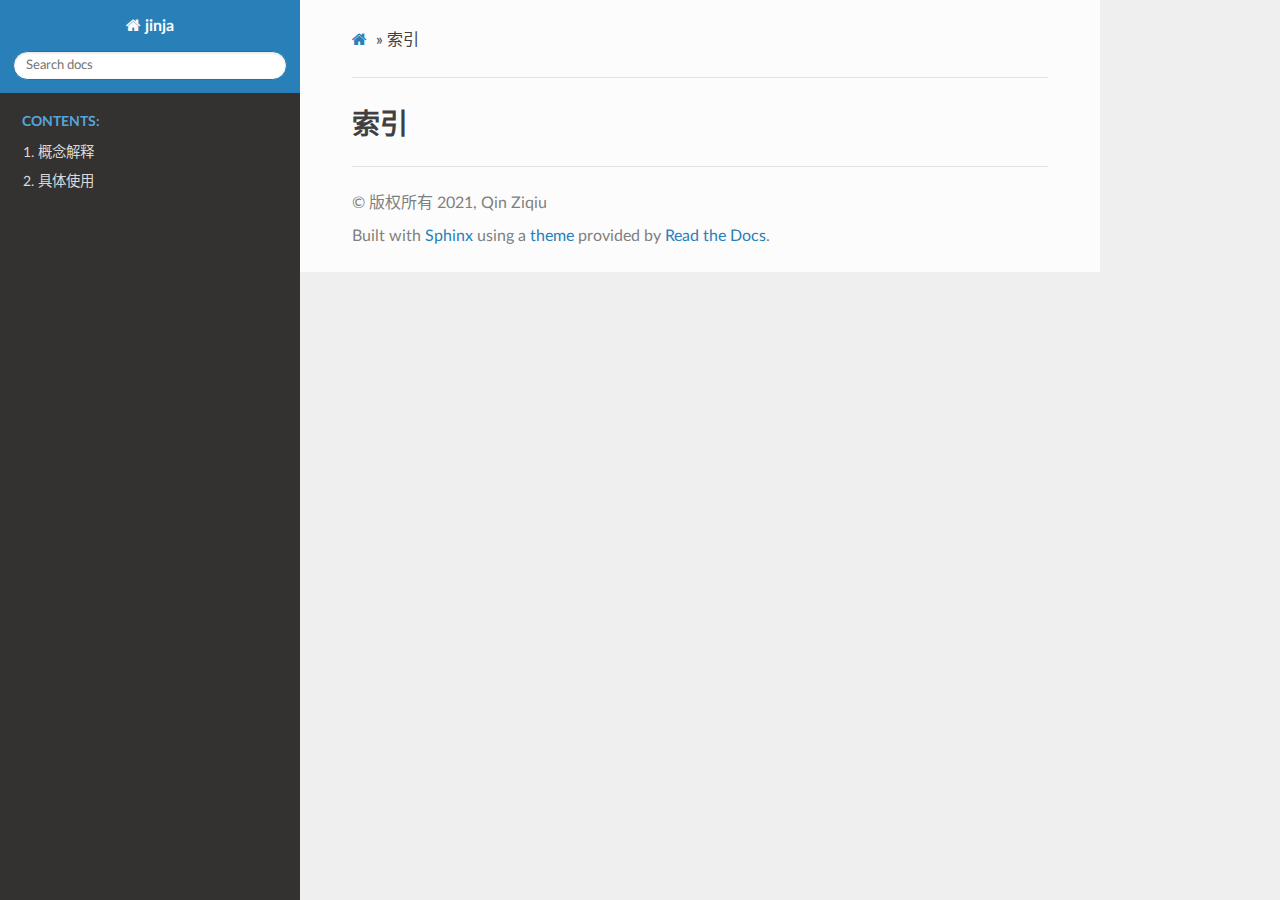
==== genindex.html @ b07b58b3 "init" ====
<!DOCTYPE html>
<html class="writer-html5" lang="zh-CN" >
<head>
  <meta charset="utf-8">
  
  <meta name="viewport" content="width=device-width, initial-scale=1.0">
  
  <title>索引 &mdash; jinja 1.0 文档</title>
  

  
  <link rel="stylesheet" href="_static/css/theme.css" type="text/css" />
  <link rel="stylesheet" href="_static/pygments.css" type="text/css" />

  
  
  
  

  
  <!--[if lt IE 9]>
    <script src="_static/js/html5shiv.min.js"></script>
  <![endif]-->
  
    
      <script type="text/javascript" id="documentation_options" data-url_root="./" src="_static/documentation_options.js"></script>
        <script src="_static/jquery.js"></script>
        <script src="_static/underscore.js"></script>
        <script src="_static/doctools.js"></script>
        <script src="_static/language_data.js"></script>
        <script src="_static/translations.js"></script>
    
    <script type="text/javascript" src="_static/js/theme.js"></script>

    
    <link rel="index" title="索引" href="#" />
    <link rel="search" title="搜索" href="search.html" /> 
</head>

<body class="wy-body-for-nav">

   
  <div class="wy-grid-for-nav">
    
    <nav data-toggle="wy-nav-shift" class="wy-nav-side">
      <div class="wy-side-scroll">
        <div class="wy-side-nav-search" >
          

          
            <a href="index.html" class="icon icon-home" alt="Documentation Home"> jinja
          

          
          </a>

          
            
            
          

          
<div role="search">
  <form id="rtd-search-form" class="wy-form" action="search.html" method="get">
    <input type="text" name="q" placeholder="Search docs" />
    <input type="hidden" name="check_keywords" value="yes" />
    <input type="hidden" name="area" value="default" />
  </form>
</div>

          
        </div>

        
        <div class="wy-menu wy-menu-vertical" data-spy="affix" role="navigation" aria-label="main navigation">
          
            
            
              
            
            
              <p class="caption"><span class="caption-text">Contents:</span></p>
<ul>
<li class="toctree-l1"><a class="reference internal" href="part1.html">1. 概念解释</a></li>
<li class="toctree-l1"><a class="reference internal" href="part2.html">2. 具体使用</a></li>
</ul>

            
          
        </div>
        
      </div>
    </nav>

    <section data-toggle="wy-nav-shift" class="wy-nav-content-wrap">

      
      <nav class="wy-nav-top" aria-label="top navigation">
        
          <i data-toggle="wy-nav-top" class="fa fa-bars"></i>
          <a href="index.html">jinja</a>
        
      </nav>


      <div class="wy-nav-content">
        
        <div class="rst-content">
        
          















<div role="navigation" aria-label="breadcrumbs navigation">

  <ul class="wy-breadcrumbs">
    
      <li><a href="index.html" class="icon icon-home"></a> &raquo;</li>
        
      <li>索引</li>
    
    
      <li class="wy-breadcrumbs-aside">
        
            
        
      </li>
    
  </ul>

  
  <hr/>
</div>
          <div role="main" class="document" itemscope="itemscope" itemtype="http://schema.org/Article">
           <div itemprop="articleBody">
            

<h1 id="index">索引</h1>

<div class="genindex-jumpbox">
 
</div>


           </div>
           
          </div>
          <footer>
  

  <hr/>

  <div role="contentinfo">
    <p>
        
        &copy; 版权所有 2021, Qin Ziqiu

    </p>
  </div>
    
    
    
    Built with <a href="http://sphinx-doc.org/">Sphinx</a> using a
    
    <a href="https://github.com/rtfd/sphinx_rtd_theme">theme</a>
    
    provided by <a href="https://readthedocs.org">Read the Docs</a>. 

</footer>

        </div>
      </div>

    </section>

  </div>
  

  <script type="text/javascript">
      jQuery(function () {
          SphinxRtdTheme.Navigation.enable(true);
      });
  </script>

  
  
    
   

</body>
</html>
---- _static/css/theme.css ----
html{box-sizing:border-box}*,:after,:before{box-sizing:inherit}article,aside,details,figcaption,figure,footer,header,hgroup,nav,section{display:block}audio,canvas,video{display:inline-block;*display:inline;*zoom:1}[hidden],audio:not([controls]){display:none}*{-webkit-box-sizing:border-box;-moz-box-sizing:border-box;box-sizing:border-box}html{font-size:100%;-webkit-text-size-adjust:100%;-ms-text-size-adjust:100%}body{margin:0}a:active,a:hover{outline:0}abbr[title]{border-bottom:1px dotted}b,strong{font-weight:700}blockquote{margin:0}dfn{font-style:italic}ins{background:#ff9;text-decoration:none}ins,mark{color:#000}mark{background:#ff0;font-style:italic;font-weight:700}.rst-content code,.rst-content tt,code,kbd,pre,samp{font-family:monospace,serif;_font-family:courier new,monospace;font-size:1em}pre{white-space:pre}q{quotes:none}q:after,q:before{content:"";content:none}small{font-size:85%}sub,sup{font-size:75%;line-height:0;position:relative;vertical-align:baseline}sup{top:-.5em}sub{bottom:-.25em}dl,ol,ul{margin:0;padding:0;list-style:none;list-style-image:none}li{list-style:none}dd{margin:0}img{border:0;-ms-interpolation-mode:bicubic;vertical-align:middle;max-width:100%}svg:not(:root){overflow:hidden}figure,form{margin:0}label{cursor:pointer}button,input,select,textarea{font-size:100%;margin:0;vertical-align:baseline;*vertical-align:middle}button,input{line-height:normal}button,input[type=button],input[type=reset],input[type=submit]{cursor:pointer;-webkit-appearance:button;*overflow:visible}button[disabled],input[disabled]{cursor:default}input[type=search]{-webkit-appearance:textfield;-moz-box-sizing:content-box;-webkit-box-sizing:content-box;box-sizing:content-box}textarea{resize:vertical}table{border-collapse:collapse;border-spacing:0}td{vertical-align:top}.chromeframe{margin:.2em 0;background:#ccc;color:#000;padding:.2em 0}.ir{display:block;border:0;text-indent:-999em;overflow:hidden;background-color:transparent;background-repeat:no-repeat;text-align:left;direction:ltr;*line-height:0}.ir br{display:none}.hidden{display:none!important;visibility:hidden}.visuallyhidden{border:0;clip:rect(0 0 0 0);height:1px;margin:-1px;overflow:hidden;padding:0;position:absolute;width:1px}.visuallyhidden.focusable:active,.visuallyhidden.focusable:focus{clip:auto;height:auto;margin:0;overflow:visible;position:static;width:auto}.invisible{visibility:hidden}.relative{position:relative}big,small{font-size:100%}@media print{body,html,section{background:none!important}*{box-shadow:none!important;text-shadow:none!important;filter:none!important;-ms-filter:none!important}a,a:visited{text-decoration:underline}.ir a:after,a[href^="#"]:after,a[href^="javascript:"]:after{content:""}blockquote,pre{page-break-inside:avoid}thead{display:table-header-group}img,tr{page-break-inside:avoid}img{max-width:100%!important}@page{margin:.5cm}.rst-content .toctree-wrapper>p.caption,h2,h3,p{orphans:3;widows:3}.rst-content .toctree-wrapper>p.caption,h2,h3{page-break-after:avoid}}.btn,.fa:before,.icon:before,.rst-content .admonition,.rst-content .admonition-title:before,.rst-content .admonition-todo,.rst-content .attention,.rst-content .caution,.rst-content .code-block-caption .headerlink:before,.rst-content .danger,.rst-content .error,.rst-content .hint,.rst-content .important,.rst-content .note,.rst-content .seealso,.rst-content .tip,.rst-content .warning,.rst-content code.download span:first-child:before,.rst-content dl dt .headerlink:before,.rst-content h1 .headerlink:before,.rst-content h2 .headerlink:before,.rst-content h3 .headerlink:before,.rst-content h4 .headerlink:before,.rst-content h5 .headerlink:before,.rst-content h6 .headerlink:before,.rst-content p.caption .headerlink:before,.rst-content table>caption .headerlink:before,.rst-content tt.download span:first-child:before,.wy-alert,.wy-dropdown .caret:before,.wy-inline-validate.wy-inline-validate-danger .wy-input-context:before,.wy-inline-validate.wy-inline-validate-info .wy-input-context:before,.wy-inline-validate.wy-inline-validate-success .wy-input-context:before,.wy-inline-validate.wy-inline-validate-warning .wy-input-context:before,.wy-menu-vertical li.current>a,.wy-menu-vertical li.current>a span.toctree-expand:before,.wy-menu-vertical li.on a,.wy-menu-vertical li.on a span.toctree-expand:before,.wy-menu-vertical li span.toctree-expand:before,.wy-nav-top a,.wy-side-nav-search .wy-dropdown>a,.wy-side-nav-search>a,input[type=color],input[type=date],input[type=datetime-local],input[type=datetime],input[type=email],input[type=month],input[type=number],input[type=password],input[type=search],input[type=tel],input[type=text],input[type=time],input[type=url],input[type=week],select,textarea{-webkit-font-smoothing:antialiased}.clearfix{*zoom:1}.clearfix:after,.clearfix:before{display:table;content:""}.clearfix:after{clear:both}/*!
 *  Font Awesome 4.7.0 by @davegandy - http://fontawesome.io - @fontawesome
 *  License - http://fontawesome.io/license (Font: SIL OFL 1.1, CSS: MIT License)
 */@font-face{font-family:FontAwesome;src:url(fonts/fontawesome-webfont.eot?674f50d287a8c48dc19ba404d20fe713);src:url(fonts/fontawesome-webfont.eot?674f50d287a8c48dc19ba404d20fe713?#iefix&v=4.7.0) format("embedded-opentype"),url(fonts/fontawesome-webfont.woff2?af7ae505a9eed503f8b8e6982036873e) format("woff2"),url(fonts/fontawesome-webfont.woff?fee66e712a8a08eef5805a46892932ad) format("woff"),url(fonts/fontawesome-webfont.ttf?b06871f281fee6b241d60582ae9369b9) format("truetype"),url(fonts/fontawesome-webfont.svg?912ec66d7572ff821749319396470bde#fontawesomeregular) format("svg");font-weight:400;font-style:normal}.fa,.icon,.rst-content .admonition-title,.rst-content .code-block-caption .headerlink,.rst-content code.download span:first-child,.rst-content dl dt .headerlink,.rst-content h1 .headerlink,.rst-content h2 .headerlink,.rst-content h3 .headerlink,.rst-content h4 .headerlink,.rst-content h5 .headerlink,.rst-content h6 .headerlink,.rst-content p.caption .headerlink,.rst-content table>caption .headerlink,.rst-content tt.download span:first-child,.wy-menu-vertical li.current>a span.toctree-expand,.wy-menu-vertical li.on a span.toctree-expand,.wy-menu-vertical li span.toctree-expand{display:inline-block;font:normal normal normal 14px/1 FontAwesome;font-size:inherit;text-rendering:auto;-webkit-font-smoothing:antialiased;-moz-osx-font-smoothing:grayscale}.fa-lg{font-size:1.33333em;line-height:.75em;vertical-align:-15%}.fa-2x{font-size:2em}.fa-3x{font-size:3em}.fa-4x{font-size:4em}.fa-5x{font-size:5em}.fa-fw{width:1.28571em;text-align:center}.fa-ul{padding-left:0;margin-left:2.14286em;list-style-type:none}.fa-ul>li{position:relative}.fa-li{position:absolute;left:-2.14286em;width:2.14286em;top:.14286em;text-align:center}.fa-li.fa-lg{left:-1.85714em}.fa-border{padding:.2em .25em .15em;border:.08em solid #eee;border-radius:.1em}.fa-pull-left{float:left}.fa-pull-right{float:right}.fa-pull-left.icon,.fa.fa-pull-left,.rst-content .code-block-caption .fa-pull-left.headerlink,.rst-content .fa-pull-left.admonition-title,.rst-content code.download span.fa-pull-left:first-child,.rst-content dl dt .fa-pull-left.headerlink,.rst-content h1 .fa-pull-left.headerlink,.rst-content h2 .fa-pull-left.headerlink,.rst-content h3 .fa-pull-left.headerlink,.rst-content h4 .fa-pull-left.headerlink,.rst-content h5 .fa-pull-left.headerlink,.rst-content h6 .fa-pull-left.headerlink,.rst-content p.caption .fa-pull-left.headerlink,.rst-content table>caption .fa-pull-left.headerlink,.rst-content tt.download span.fa-pull-left:first-child,.wy-menu-vertical li.current>a span.fa-pull-left.toctree-expand,.wy-menu-vertical li.on a span.fa-pull-left.toctree-expand,.wy-menu-vertical li span.fa-pull-left.toctree-expand{margin-right:.3em}.fa-pull-right.icon,.fa.fa-pull-right,.rst-content .code-block-caption .fa-pull-right.headerlink,.rst-content .fa-pull-right.admonition-title,.rst-content code.download span.fa-pull-right:first-child,.rst-content dl dt .fa-pull-right.headerlink,.rst-content h1 .fa-pull-right.headerlink,.rst-content h2 .fa-pull-right.headerlink,.rst-content h3 .fa-pull-right.headerlink,.rst-content h4 .fa-pull-right.headerlink,.rst-content h5 .fa-pull-right.headerlink,.rst-content h6 .fa-pull-right.headerlink,.rst-content p.caption .fa-pull-right.headerlink,.rst-content table>caption .fa-pull-right.headerlink,.rst-content tt.download span.fa-pull-right:first-child,.wy-menu-vertical li.current>a span.fa-pull-right.toctree-expand,.wy-menu-vertical li.on a span.fa-pull-right.toctree-expand,.wy-menu-vertical li span.fa-pull-right.toctree-expand{margin-left:.3em}.pull-right{float:right}.pull-left{float:left}.fa.pull-left,.pull-left.icon,.rst-content .code-block-caption .pull-left.headerlink,.rst-content .pull-left.admonition-title,.rst-content code.download span.pull-left:first-child,.rst-content dl dt .pull-left.headerlink,.rst-content h1 .pull-left.headerlink,.rst-content h2 .pull-left.headerlink,.rst-content h3 .pull-left.headerlink,.rst-content h4 .pull-left.headerlink,.rst-content h5 .pull-left.headerlink,.rst-content h6 .pull-left.headerlink,.rst-content p.caption .pull-left.headerlink,.rst-content table>caption .pull-left.headerlink,.rst-content tt.download span.pull-left:first-child,.wy-menu-vertical li.current>a span.pull-left.toctree-expand,.wy-menu-vertical li.on a span.pull-left.toctree-expand,.wy-menu-vertical li span.pull-left.toctree-expand{margin-right:.3em}.fa.pull-right,.pull-right.icon,.rst-content .code-block-caption .pull-right.headerlink,.rst-content .pull-right.admonition-title,.rst-content code.download span.pull-right:first-child,.rst-content dl dt .pull-right.headerlink,.rst-content h1 .pull-right.headerlink,.rst-content h2 .pull-right.headerlink,.rst-content h3 .pull-right.headerlink,.rst-content h4 .pull-right.headerlink,.rst-content h5 .pull-right.headerlink,.rst-content h6 .pull-right.headerlink,.rst-content p.caption .pull-right.headerlink,.rst-content table>caption .pull-right.headerlink,.rst-content tt.download span.pull-right:first-child,.wy-menu-vertical li.current>a span.pull-right.toctree-expand,.wy-menu-vertical li.on a span.pull-right.toctree-expand,.wy-menu-vertical li span.pull-right.toctree-expand{margin-left:.3em}.fa-spin{-webkit-animation:fa-spin 2s linear infinite;animation:fa-spin 2s linear infinite}.fa-pulse{-webkit-animation:fa-spin 1s steps(8) infinite;animation:fa-spin 1s steps(8) infinite}@-webkit-keyframes fa-spin{0%{-webkit-transform:rotate(0deg);transform:rotate(0deg)}to{-webkit-transform:rotate(359deg);transform:rotate(359deg)}}@keyframes fa-spin{0%{-webkit-transform:rotate(0deg);transform:rotate(0deg)}to{-webkit-transform:rotate(359deg);transform:rotate(359deg)}}.fa-rotate-90{-ms-filter:"progid:DXImageTransform.Microsoft.BasicImage(rotation=1)";-webkit-transform:rotate(90deg);-ms-transform:rotate(90deg);transform:rotate(90deg)}.fa-rotate-180{-ms-filter:"progid:DXImageTransform.Microsoft.BasicImage(rotation=2)";-webkit-transform:rotate(180deg);-ms-transform:rotate(180deg);transform:rotate(180deg)}.fa-rotate-270{-ms-filter:"progid:DXImageTransform.Microsoft.BasicImage(rotation=3)";-webkit-transform:rotate(270deg);-ms-transform:rotate(270deg);transform:rotate(270deg)}.fa-flip-horizontal{-ms-filter:"progid:DXImageTransform.Microsoft.BasicImage(rotation=0, mirror=1)";-webkit-transform:scaleX(-1);-ms-transform:scaleX(-1);transform:scaleX(-1)}.fa-flip-vertical{-ms-filter:"progid:DXImageTransform.Microsoft.BasicImage(rotation=2, mirror=1)";-webkit-transform:scaleY(-1);-ms-transform:scaleY(-1);transform:scaleY(-1)}:root .fa-flip-horizontal,:root .fa-flip-vertical,:root .fa-rotate-90,:root .fa-rotate-180,:root .fa-rotate-270{filter:none}.fa-stack{position:relative;display:inline-block;width:2em;height:2em;line-height:2em;vertical-align:middle}.fa-stack-1x,.fa-stack-2x{position:absolute;left:0;width:100%;text-align:center}.fa-stack-1x{line-height:inherit}.fa-stack-2x{font-size:2em}.fa-inverse{color:#fff}.fa-glass:before{content:""}.fa-music:before{content:""}.fa-search:before,.icon-search:before{content:""}.fa-envelope-o:before{content:""}.fa-heart:before{content:""}.fa-star:before{content:""}.fa-star-o:before{content:""}.fa-user:before{content:""}.fa-film:before{content:""}.fa-th-large:before{content:""}.fa-th:before{content:""}.fa-th-list:before{content:""}.fa-check:before{content:""}.fa-close:before,.fa-remove:before,.fa-times:before{content:""}.fa-search-plus:before{content:""}.fa-search-minus:before{content:""}.fa-power-off:before{content:""}.fa-signal:before{content:""}.fa-cog:before,.fa-gear:before{content:""}.fa-trash-o:before{content:""}.fa-home:before,.icon-home:before{content:""}.fa-file-o:before{content:""}.fa-clock-o:before{content:""}.fa-road:before{content:""}.fa-download:before,.rst-content code.download span:first-child:before,.rst-content tt.download span:first-child:before{content:""}.fa-arrow-circle-o-down:before{content:""}.fa-arrow-circle-o-up:before{content:""}.fa-inbox:before{content:""}.fa-play-circle-o:before{content:""}.fa-repeat:before,.fa-rotate-right:before{content:""}.fa-refresh:before{content:""}.fa-list-alt:before{content:""}.fa-lock:before{content:""}.fa-flag:before{content:""}.fa-headphones:before{content:""}.fa-volume-off:before{content:""}.fa-volume-down:before{content:""}.fa-volume-up:before{content:""}.fa-qrcode:before{content:""}.fa-barcode:before{content:""}.fa-tag:before{content:""}.fa-tags:before{content:""}.fa-book:before,.icon-book:before{content:""}.fa-bookmark:before{content:""}.fa-print:before{content:""}.fa-camera:before{content:""}.fa-font:before{content:""}.fa-bold:before{content:""}.fa-italic:before{content:""}.fa-text-height:before{content:""}.fa-text-width:before{content:""}.fa-align-left:before{content:""}.fa-align-center:before{content:""}.fa-align-right:before{content:""}.fa-align-justify:before{content:""}.fa-list:before{content:""}.fa-dedent:before,.fa-outdent:before{content:""}.fa-indent:before{content:""}.fa-video-camera:before{content:""}.fa-image:before,.fa-photo:before,.fa-picture-o:before{content:""}.fa-pencil:before{content:""}.fa-map-marker:before{content:""}.fa-adjust:before{content:""}.fa-tint:before{content:""}.fa-edit:before,.fa-pencil-square-o:before{content:""}.fa-share-square-o:before{content:""}.fa-check-square-o:before{content:""}.fa-arrows:before{content:""}.fa-step-backward:before{content:""}.fa-fast-backward:before{content:""}.fa-backward:before{content:""}.fa-play:before{content:""}.fa-pause:before{content:""}.fa-stop:before{content:""}.fa-forward:before{content:""}.fa-fast-forward:before{content:""}.fa-step-forward:before{content:""}.fa-eject:before{content:""}.fa-chevron-left:before{content:""}.fa-chevron-right:before{content:""}.fa-plus-circle:before{content:""}.fa-minus-circle:before{content:""}.fa-times-circle:before,.wy-inline-validate.wy-inline-validate-danger .wy-input-context:before{content:""}.fa-check-circle:before,.wy-inline-validate.wy-inline-validate-success .wy-input-context:before{content:""}.fa-question-circle:before{content:""}.fa-info-circle:before{content:""}.fa-crosshairs:before{content:""}.fa-times-circle-o:before{content:""}.fa-check-circle-o:before{content:""}.fa-ban:before{content:""}.fa-arrow-left:before{content:""}.fa-arrow-right:before{content:""}.fa-arrow-up:before{content:""}.fa-arrow-down:before{content:""}.fa-mail-forward:before,.fa-share:before{content:""}.fa-expand:before{content:""}.fa-compress:before{content:""}.fa-plus:before{content:""}.fa-minus:before{content:""}.fa-asterisk:before{content:""}.fa-exclamation-circle:before,.rst-content .admonition-title:before,.wy-inline-validate.wy-inline-validate-info .wy-input-context:before,.wy-inline-validate.wy-inline-validate-warning .wy-input-context:before{content:""}.fa-gift:before{content:""}.fa-leaf:before{content:""}.fa-fire:before,.icon-fire:before{content:""}.fa-eye:before{content:""}.fa-eye-slash:before{content:""}.fa-exclamation-triangle:before,.fa-warning:before{content:""}.fa-plane:before{content:""}.fa-calendar:before{content:""}.fa-random:before{content:""}.fa-comment:before{content:""}.fa-magnet:before{content:""}.fa-chevron-up:before{content:""}.fa-chevron-down:before{content:""}.fa-retweet:before{content:""}.fa-shopping-cart:before{content:""}.fa-folder:before{content:""}.fa-folder-open:before{content:""}.fa-arrows-v:before{content:""}.fa-arrows-h:before{content:""}.fa-bar-chart-o:before,.fa-bar-chart:before{content:""}.fa-twitter-square:before{content:""}.fa-facebook-square:before{content:""}.fa-camera-retro:before{content:""}.fa-key:before{content:""}.fa-cogs:before,.fa-gears:before{content:""}.fa-comments:before{content:""}.fa-thumbs-o-up:before{content:""}.fa-thumbs-o-down:before{content:""}.fa-star-half:before{content:""}.fa-heart-o:before{content:""}.fa-sign-out:before{content:""}.fa-linkedin-square:before{content:""}.fa-thumb-tack:before{content:""}.fa-external-link:before{content:""}.fa-sign-in:before{content:""}.fa-trophy:before{content:""}.fa-github-square:before{content:""}.fa-upload:before{content:""}.fa-lemon-o:before{content:""}.fa-phone:before{content:""}.fa-square-o:before{content:""}.fa-bookmark-o:before{content:""}.fa-phone-square:before{content:""}.fa-twitter:before{content:""}.fa-facebook-f:before,.fa-facebook:before{content:""}.fa-github:before,.icon-github:before{content:""}.fa-unlock:before{content:""}.fa-credit-card:before{content:""}.fa-feed:before,.fa-rss:before{content:""}.fa-hdd-o:before{content:""}.fa-bullhorn:before{content:""}.fa-bell:before{content:""}.fa-certificate:before{content:""}.fa-hand-o-right:before{content:""}.fa-hand-o-left:before{content:""}.fa-hand-o-up:before{content:""}.fa-hand-o-down:before{content:""}.fa-arrow-circle-left:before,.icon-circle-arrow-left:before{content:""}.fa-arrow-circle-right:before,.icon-circle-arrow-right:before{content:""}.fa-arrow-circle-up:before{content:""}.fa-arrow-circle-down:before{content:""}.fa-globe:before{content:""}.fa-wrench:before{content:""}.fa-tasks:before{content:""}.fa-filter:before{content:""}.fa-briefcase:before{content:""}.fa-arrows-alt:before{content:""}.fa-group:before,.fa-users:before{content:""}.fa-chain:before,.fa-link:before,.icon-link:before{content:""}.fa-cloud:before{content:""}.fa-flask:before{content:""}.fa-cut:before,.fa-scissors:before{content:""}.fa-copy:before,.fa-files-o:before{content:""}.fa-paperclip:before{content:""}.fa-floppy-o:before,.fa-save:before{content:""}.fa-square:before{content:""}.fa-bars:before,.fa-navicon:before,.fa-reorder:before{content:""}.fa-list-ul:before{content:""}.fa-list-ol:before{content:""}.fa-strikethrough:before{content:""}.fa-underline:before{content:""}.fa-table:before{content:""}.fa-magic:before{content:""}.fa-truck:before{content:""}.fa-pinterest:before{content:""}.fa-pinterest-square:before{content:""}.fa-google-plus-square:before{content:""}.fa-google-plus:before{content:""}.fa-money:before{content:""}.fa-caret-down:before,.icon-caret-down:before,.wy-dropdown .caret:before{content:""}.fa-caret-up:before{content:""}.fa-caret-left:before{content:""}.fa-caret-right:before{content:""}.fa-columns:before{content:""}.fa-sort:before,.fa-unsorted:before{content:""}.fa-sort-desc:before,.fa-sort-down:before{content:""}.fa-sort-asc:before,.fa-sort-up:before{content:""}.fa-envelope:before{content:""}.fa-linkedin:before{content:""}.fa-rotate-left:before,.fa-undo:before{content:""}.fa-gavel:before,.fa-legal:before{content:""}.fa-dashboard:before,.fa-tachometer:before{content:""}.fa-comment-o:before{content:""}.fa-comments-o:before{content:""}.fa-bolt:before,.fa-flash:before{content:""}.fa-sitemap:before{content:""}.fa-umbrella:before{content:""}.fa-clipboard:before,.fa-paste:before{content:""}.fa-lightbulb-o:before{content:""}.fa-exchange:before{content:""}.fa-cloud-download:before{content:""}.fa-cloud-upload:before{content:""}.fa-user-md:before{content:""}.fa-stethoscope:before{content:""}.fa-suitcase:before{content:""}.fa-bell-o:before{content:""}.fa-coffee:before{content:""}.fa-cutlery:before{content:""}.fa-file-text-o:before{content:""}.fa-building-o:before{content:""}.fa-hospital-o:before{content:""}.fa-ambulance:before{content:""}.fa-medkit:before{content:""}.fa-fighter-jet:before{content:""}.fa-beer:before{content:""}.fa-h-square:before{content:""}.fa-plus-square:before{content:""}.fa-angle-double-left:before{content:""}.fa-angle-double-right:before{content:""}.fa-angle-double-up:before{content:""}.fa-angle-double-down:before{content:""}.fa-angle-left:before{content:""}.fa-angle-right:before{content:""}.fa-angle-up:before{content:""}.fa-angle-down:before{content:""}.fa-desktop:before{content:""}.fa-laptop:before{content:""}.fa-tablet:before{content:""}.fa-mobile-phone:before,.fa-mobile:before{content:""}.fa-circle-o:before{content:""}.fa-quote-left:before{content:""}.fa-quote-right:before{content:""}.fa-spinner:before{content:""}.fa-circle:before{content:""}.fa-mail-reply:before,.fa-reply:before{content:""}.fa-github-alt:before{content:""}.fa-folder-o:before{content:""}.fa-folder-open-o:before{content:""}.fa-smile-o:before{content:""}.fa-frown-o:before{content:""}.fa-meh-o:before{content:""}.fa-gamepad:before{content:""}.fa-keyboard-o:before{content:""}.fa-flag-o:before{content:""}.fa-flag-checkered:before{content:""}.fa-terminal:before{content:""}.fa-code:before{content:""}.fa-mail-reply-all:before,.fa-reply-all:before{content:""}.fa-star-half-empty:before,.fa-star-half-full:before,.fa-star-half-o:before{content:""}.fa-location-arrow:before{content:""}.fa-crop:before{content:""}.fa-code-fork:before{content:""}.fa-chain-broken:before,.fa-unlink:before{content:""}.fa-question:before{content:""}.fa-info:before{content:""}.fa-exclamation:before{content:""}.fa-superscript:before{content:""}.fa-subscript:before{content:""}.fa-eraser:before{content:""}.fa-puzzle-piece:before{content:""}.fa-microphone:before{content:""}.fa-microphone-slash:before{content:""}.fa-shield:before{content:""}.fa-calendar-o:before{content:""}.fa-fire-extinguisher:before{content:""}.fa-rocket:before{content:""}.fa-maxcdn:before{content:""}.fa-chevron-circle-left:before{content:""}.fa-chevron-circle-right:before{content:""}.fa-chevron-circle-up:before{content:""}.fa-chevron-circle-down:before{content:""}.fa-html5:before{content:""}.fa-css3:before{content:""}.fa-anchor:before{content:""}.fa-unlock-alt:before{content:""}.fa-bullseye:before{content:""}.fa-ellipsis-h:before{content:""}.fa-ellipsis-v:before{content:""}.fa-rss-square:before{content:""}.fa-play-circle:before{content:""}.fa-ticket:before{content:""}.fa-minus-square:before{content:""}.fa-minus-square-o:before,.wy-menu-vertical li.current>a span.toctree-expand:before,.wy-menu-vertical li.on a span.toctree-expand:before{content:""}.fa-level-up:before{content:""}.fa-level-down:before{content:""}.fa-check-square:before{content:""}.fa-pencil-square:before{content:""}.fa-external-link-square:before{content:""}.fa-share-square:before{content:""}.fa-compass:before{content:""}.fa-caret-square-o-down:before,.fa-toggle-down:before{content:""}.fa-caret-square-o-up:before,.fa-toggle-up:before{content:""}.fa-caret-square-o-right:before,.fa-toggle-right:before{content:""}.fa-eur:before,.fa-euro:before{content:""}.fa-gbp:before{content:""}.fa-dollar:before,.fa-usd:before{content:""}.fa-inr:before,.fa-rupee:before{content:""}.fa-cny:before,.fa-jpy:before,.fa-rmb:before,.fa-yen:before{content:""}.fa-rouble:before,.fa-rub:before,.fa-ruble:before{content:""}.fa-krw:before,.fa-won:before{content:""}.fa-bitcoin:before,.fa-btc:before{content:""}.fa-file:before{content:""}.fa-file-text:before{content:""}.fa-sort-alpha-asc:before{content:""}.fa-sort-alpha-desc:before{content:""}.fa-sort-amount-asc:before{content:""}.fa-sort-amount-desc:before{content:""}.fa-sort-numeric-asc:before{content:""}.fa-sort-numeric-desc:before{content:""}.fa-thumbs-up:before{content:""}.fa-thumbs-down:before{content:""}.fa-youtube-square:before{content:""}.fa-youtube:before{content:""}.fa-xing:before{content:""}.fa-xing-square:before{content:""}.fa-youtube-play:before{content:""}.fa-dropbox:before{content:""}.fa-stack-overflow:before{content:""}.fa-instagram:before{content:""}.fa-flickr:before{content:""}.fa-adn:before{content:""}.fa-bitbucket:before,.icon-bitbucket:before{content:""}.fa-bitbucket-square:before{content:""}.fa-tumblr:before{content:""}.fa-tumblr-square:before{content:""}.fa-long-arrow-down:before{content:""}.fa-long-arrow-up:before{content:""}.fa-long-arrow-left:before{content:""}.fa-long-arrow-right:before{content:""}.fa-apple:before{content:""}.fa-windows:before{content:""}.fa-android:before{content:""}.fa-linux:before{content:""}.fa-dribbble:before{content:""}.fa-skype:before{content:""}.fa-foursquare:before{content:""}.fa-trello:before{content:""}.fa-female:before{content:""}.fa-male:before{content:""}.fa-gittip:before,.fa-gratipay:before{content:""}.fa-sun-o:before{content:""}.fa-moon-o:before{content:""}.fa-archive:before{content:""}.fa-bug:before{content:""}.fa-vk:before{content:""}.fa-weibo:before{content:""}.fa-renren:before{content:""}.fa-pagelines:before{content:""}.fa-stack-exchange:before{content:""}.fa-arrow-circle-o-right:before{content:""}.fa-arrow-circle-o-left:before{content:""}.fa-caret-square-o-left:before,.fa-toggle-left:before{content:""}.fa-dot-circle-o:before{content:""}.fa-wheelchair:before{content:""}.fa-vimeo-square:before{content:""}.fa-try:before,.fa-turkish-lira:before{content:""}.fa-plus-square-o:before,.wy-menu-vertical li span.toctree-expand:before{content:""}.fa-space-shuttle:before{content:""}.fa-slack:before{content:""}.fa-envelope-square:before{content:""}.fa-wordpress:before{content:""}.fa-openid:before{content:""}.fa-bank:before,.fa-institution:before,.fa-university:before{content:""}.fa-graduation-cap:before,.fa-mortar-board:before{content:""}.fa-yahoo:before{content:""}.fa-google:before{content:""}.fa-reddit:before{content:""}.fa-reddit-square:before{content:""}.fa-stumbleupon-circle:before{content:""}.fa-stumbleupon:before{content:""}.fa-delicious:before{content:""}.fa-digg:before{content:""}.fa-pied-piper-pp:before{content:""}.fa-pied-piper-alt:before{content:""}.fa-drupal:before{content:""}.fa-joomla:before{content:""}.fa-language:before{content:""}.fa-fax:before{content:""}.fa-building:before{content:""}.fa-child:before{content:""}.fa-paw:before{content:""}.fa-spoon:before{content:""}.fa-cube:before{content:""}.fa-cubes:before{content:""}.fa-behance:before{content:""}.fa-behance-square:before{content:""}.fa-steam:before{content:""}.fa-steam-square:before{content:""}.fa-recycle:before{content:""}.fa-automobile:before,.fa-car:before{content:""}.fa-cab:before,.fa-taxi:before{content:""}.fa-tree:before{content:""}.fa-spotify:before{content:""}.fa-deviantart:before{content:""}.fa-soundcloud:before{content:""}.fa-database:before{content:""}.fa-file-pdf-o:before{content:""}.fa-file-word-o:before{content:""}.fa-file-excel-o:before{content:""}.fa-file-powerpoint-o:before{content:""}.fa-file-image-o:before,.fa-file-photo-o:before,.fa-file-picture-o:before{content:""}.fa-file-archive-o:before,.fa-file-zip-o:before{content:""}.fa-file-audio-o:before,.fa-file-sound-o:before{content:""}.fa-file-movie-o:before,.fa-file-video-o:before{content:""}.fa-file-code-o:before{content:""}.fa-vine:before{content:""}.fa-codepen:before{content:""}.fa-jsfiddle:before{content:""}.fa-life-bouy:before,.fa-life-buoy:before,.fa-life-ring:before,.fa-life-saver:before,.fa-support:before{content:""}.fa-circle-o-notch:before{content:""}.fa-ra:before,.fa-rebel:before,.fa-resistance:before{content:""}.fa-empire:before,.fa-ge:before{content:""}.fa-git-square:before{content:""}.fa-git:before{content:""}.fa-hacker-news:before,.fa-y-combinator-square:before,.fa-yc-square:before{content:""}.fa-tencent-weibo:before{content:""}.fa-qq:before{content:""}.fa-wechat:before,.fa-weixin:before{content:""}.fa-paper-plane:before,.fa-send:before{content:""}.fa-paper-plane-o:before,.fa-send-o:before{content:""}.fa-history:before{content:""}.fa-circle-thin:before{content:""}.fa-header:before{content:""}.fa-paragraph:before{content:""}.fa-sliders:before{content:""}.fa-share-alt:before{content:""}.fa-share-alt-square:before{content:""}.fa-bomb:before{content:""}.fa-futbol-o:before,.fa-soccer-ball-o:before{content:""}.fa-tty:before{content:""}.fa-binoculars:before{content:""}.fa-plug:before{content:""}.fa-slideshare:before{content:""}.fa-twitch:before{content:""}.fa-yelp:before{content:""}.fa-newspaper-o:before{content:""}.fa-wifi:before{content:""}.fa-calculator:before{content:""}.fa-paypal:before{content:""}.fa-google-wallet:before{content:""}.fa-cc-visa:before{content:""}.fa-cc-mastercard:before{content:""}.fa-cc-discover:before{content:""}.fa-cc-amex:before{content:""}.fa-cc-paypal:before{content:""}.fa-cc-stripe:before{content:""}.fa-bell-slash:before{content:""}.fa-bell-slash-o:before{content:""}.fa-trash:before{content:""}.fa-copyright:before{content:""}.fa-at:before{content:""}.fa-eyedropper:before{content:""}.fa-paint-brush:before{content:""}.fa-birthday-cake:before{content:""}.fa-area-chart:before{content:""}.fa-pie-chart:before{content:""}.fa-line-chart:before{content:""}.fa-lastfm:before{content:""}.fa-lastfm-square:before{content:""}.fa-toggle-off:before{content:""}.fa-toggle-on:before{content:""}.fa-bicycle:before{content:""}.fa-bus:before{content:""}.fa-ioxhost:before{content:""}.fa-angellist:before{content:""}.fa-cc:before{content:""}.fa-ils:before,.fa-shekel:before,.fa-sheqel:before{content:""}.fa-meanpath:before{content:""}.fa-buysellads:before{content:""}.fa-connectdevelop:before{content:""}.fa-dashcube:before{content:""}.fa-forumbee:before{content:""}.fa-leanpub:before{content:""}.fa-sellsy:before{content:""}.fa-shirtsinbulk:before{content:""}.fa-simplybuilt:before{content:""}.fa-skyatlas:before{content:""}.fa-cart-plus:before{content:""}.fa-cart-arrow-down:before{content:""}.fa-diamond:before{content:""}.fa-ship:before{content:""}.fa-user-secret:before{content:""}.fa-motorcycle:before{content:""}.fa-street-view:before{content:""}.fa-heartbeat:before{content:""}.fa-venus:before{content:""}.fa-mars:before{content:""}.fa-mercury:before{content:""}.fa-intersex:before,.fa-transgender:before{content:""}.fa-transgender-alt:before{content:""}.fa-venus-double:before{content:""}.fa-mars-double:before{content:""}.fa-venus-mars:before{content:""}.fa-mars-stroke:before{content:""}.fa-mars-stroke-v:before{content:""}.fa-mars-stroke-h:before{content:""}.fa-neuter:before{content:""}.fa-genderless:before{content:""}.fa-facebook-official:before{content:""}.fa-pinterest-p:before{content:""}.fa-whatsapp:before{content:""}.fa-server:before{content:""}.fa-user-plus:before{content:""}.fa-user-times:before{content:""}.fa-bed:before,.fa-hotel:before{content:""}.fa-viacoin:before{content:""}.fa-train:before{content:""}.fa-subway:before{content:""}.fa-medium:before{content:""}.fa-y-combinator:before,.fa-yc:before{content:""}.fa-optin-monster:before{content:""}.fa-opencart:before{content:""}.fa-expeditedssl:before{content:""}.fa-battery-4:before,.fa-battery-full:before,.fa-battery:before{content:""}.fa-battery-3:before,.fa-battery-three-quarters:before{content:""}.fa-battery-2:before,.fa-battery-half:before{content:""}.fa-battery-1:before,.fa-battery-quarter:before{content:""}.fa-battery-0:before,.fa-battery-empty:before{content:""}.fa-mouse-pointer:before{content:""}.fa-i-cursor:before{content:""}.fa-object-group:before{content:""}.fa-object-ungroup:before{content:""}.fa-sticky-note:before{content:""}.fa-sticky-note-o:before{content:""}.fa-cc-jcb:before{content:""}.fa-cc-diners-club:before{content:""}.fa-clone:before{content:""}.fa-balance-scale:before{content:""}.fa-hourglass-o:before{content:""}.fa-hourglass-1:before,.fa-hourglass-start:before{content:""}.fa-hourglass-2:before,.fa-hourglass-half:before{content:""}.fa-hourglass-3:before,.fa-hourglass-end:before{content:""}.fa-hourglass:before{content:""}.fa-hand-grab-o:before,.fa-hand-rock-o:before{content:""}.fa-hand-paper-o:before,.fa-hand-stop-o:before{content:""}.fa-hand-scissors-o:before{content:""}.fa-hand-lizard-o:before{content:""}.fa-hand-spock-o:before{content:""}.fa-hand-pointer-o:before{content:""}.fa-hand-peace-o:before{content:""}.fa-trademark:before{content:""}.fa-registered:before{content:""}.fa-creative-commons:before{content:""}.fa-gg:before{content:""}.fa-gg-circle:before{content:""}.fa-tripadvisor:before{content:""}.fa-odnoklassniki:before{content:""}.fa-odnoklassniki-square:before{content:""}.fa-get-pocket:before{content:""}.fa-wikipedia-w:before{content:""}.fa-safari:before{content:""}.fa-chrome:before{content:""}.fa-firefox:before{content:""}.fa-opera:before{content:""}.fa-internet-explorer:before{content:""}.fa-television:before,.fa-tv:before{content:""}.fa-contao:before{content:""}.fa-500px:before{content:""}.fa-amazon:before{content:""}.fa-calendar-plus-o:before{content:""}.fa-calendar-minus-o:before{content:""}.fa-calendar-times-o:before{content:""}.fa-calendar-check-o:before{content:""}.fa-industry:before{content:""}.fa-map-pin:before{content:""}.fa-map-signs:before{content:""}.fa-map-o:before{content:""}.fa-map:before{content:""}.fa-commenting:before{content:""}.fa-commenting-o:before{content:""}.fa-houzz:before{content:""}.fa-vimeo:before{content:""}.fa-black-tie:before{content:""}.fa-fonticons:before{content:""}.fa-reddit-alien:before{content:""}.fa-edge:before{content:""}.fa-credit-card-alt:before{content:""}.fa-codiepie:before{content:""}.fa-modx:before{content:""}.fa-fort-awesome:before{content:""}.fa-usb:before{content:""}.fa-product-hunt:before{content:""}.fa-mixcloud:before{content:""}.fa-scribd:before{content:""}.fa-pause-circle:before{content:""}.fa-pause-circle-o:before{content:""}.fa-stop-circle:before{content:""}.fa-stop-circle-o:before{content:""}.fa-shopping-bag:before{content:""}.fa-shopping-basket:before{content:""}.fa-hashtag:before{content:""}.fa-bluetooth:before{content:""}.fa-bluetooth-b:before{content:""}.fa-percent:before{content:""}.fa-gitlab:before,.icon-gitlab:before{content:""}.fa-wpbeginner:before{content:""}.fa-wpforms:before{content:""}.fa-envira:before{content:""}.fa-universal-access:before{content:""}.fa-wheelchair-alt:before{content:""}.fa-question-circle-o:before{content:""}.fa-blind:before{content:""}.fa-audio-description:before{content:""}.fa-volume-control-phone:before{content:""}.fa-braille:before{content:""}.fa-assistive-listening-systems:before{content:""}.fa-american-sign-language-interpreting:before,.fa-asl-interpreting:before{content:""}.fa-deaf:before,.fa-deafness:before,.fa-hard-of-hearing:before{content:""}.fa-glide:before{content:""}.fa-glide-g:before{content:""}.fa-sign-language:before,.fa-signing:before{content:""}.fa-low-vision:before{content:""}.fa-viadeo:before{content:""}.fa-viadeo-square:before{content:""}.fa-snapchat:before{content:""}.fa-snapchat-ghost:before{content:""}.fa-snapchat-square:before{content:""}.fa-pied-piper:before{content:""}.fa-first-order:before{content:""}.fa-yoast:before{content:""}.fa-themeisle:before{content:""}.fa-google-plus-circle:before,.fa-google-plus-official:before{content:""}.fa-fa:before,.fa-font-awesome:before{content:""}.fa-handshake-o:before{content:""}.fa-envelope-open:before{content:""}.fa-envelope-open-o:before{content:""}.fa-linode:before{content:""}.fa-address-book:before{content:""}.fa-address-book-o:before{content:""}.fa-address-card:before,.fa-vcard:before{content:""}.fa-address-card-o:before,.fa-vcard-o:before{content:""}.fa-user-circle:before{content:""}.fa-user-circle-o:before{content:""}.fa-user-o:before{content:""}.fa-id-badge:before{content:""}.fa-drivers-license:before,.fa-id-card:before{content:""}.fa-drivers-license-o:before,.fa-id-card-o:before{content:""}.fa-quora:before{content:""}.fa-free-code-camp:before{content:""}.fa-telegram:before{content:""}.fa-thermometer-4:before,.fa-thermometer-full:before,.fa-thermometer:before{content:""}.fa-thermometer-3:before,.fa-thermometer-three-quarters:before{content:""}.fa-thermometer-2:before,.fa-thermometer-half:before{content:""}.fa-thermometer-1:before,.fa-thermometer-quarter:before{content:""}.fa-thermometer-0:before,.fa-thermometer-empty:before{content:""}.fa-shower:before{content:""}.fa-bath:before,.fa-bathtub:before,.fa-s15:before{content:""}.fa-podcast:before{content:""}.fa-window-maximize:before{content:""}.fa-window-minimize:before{content:""}.fa-window-restore:before{content:""}.fa-times-rectangle:before,.fa-window-close:before{content:""}.fa-times-rectangle-o:before,.fa-window-close-o:before{content:""}.fa-bandcamp:before{content:""}.fa-grav:before{content:""}.fa-etsy:before{content:""}.fa-imdb:before{content:""}.fa-ravelry:before{content:""}.fa-eercast:before{content:""}.fa-microchip:before{content:""}.fa-snowflake-o:before{content:""}.fa-superpowers:before{content:""}.fa-wpexplorer:before{content:""}.fa-meetup:before{content:""}.sr-only{position:absolute;width:1px;height:1px;padding:0;margin:-1px;overflow:hidden;clip:rect(0,0,0,0);border:0}.sr-only-focusable:active,.sr-only-focusable:focus{position:static;width:auto;height:auto;margin:0;overflow:visible;clip:auto}.fa,.icon,.rst-content .admonition-title,.rst-content .code-block-caption .headerlink,.rst-content code.download span:first-child,.rst-content dl dt .headerlink,.rst-content h1 .headerlink,.rst-content h2 .headerlink,.rst-content h3 .headerlink,.rst-content h4 .headerlink,.rst-content h5 .headerlink,.rst-content h6 .headerlink,.rst-content p.caption .headerlink,.rst-content table>caption .headerlink,.rst-content tt.download span:first-child,.wy-dropdown .caret,.wy-inline-validate.wy-inline-validate-danger .wy-input-context,.wy-inline-validate.wy-inline-validate-info .wy-input-context,.wy-inline-validate.wy-inline-validate-success .wy-input-context,.wy-inline-validate.wy-inline-validate-warning .wy-input-context,.wy-menu-vertical li.current>a span.toctree-expand,.wy-menu-vertical li.on a span.toctree-expand,.wy-menu-vertical li span.toctree-expand{font-family:inherit}.fa:before,.icon:before,.rst-content .admonition-title:before,.rst-content .code-block-caption .headerlink:before,.rst-content code.download span:first-child:before,.rst-content dl dt .headerlink:before,.rst-content h1 .headerlink:before,.rst-content h2 .headerlink:before,.rst-content h3 .headerlink:before,.rst-content h4 .headerlink:before,.rst-content h5 .headerlink:before,.rst-content h6 .headerlink:before,.rst-content p.caption .headerlink:before,.rst-content table>caption .headerlink:before,.rst-content tt.download span:first-child:before,.wy-dropdown .caret:before,.wy-inline-validate.wy-inline-validate-danger .wy-input-context:before,.wy-inline-validate.wy-inline-validate-info .wy-input-context:before,.wy-inline-validate.wy-inline-validate-success .wy-input-context:before,.wy-inline-validate.wy-inline-validate-warning .wy-input-context:before,.wy-menu-vertical li.current>a span.toctree-expand:before,.wy-menu-vertical li.on a span.toctree-expand:before,.wy-menu-vertical li span.toctree-expand:before{font-family:FontAwesome;display:inline-block;font-style:normal;font-weight:400;line-height:1;text-decoration:inherit}.rst-content .code-block-caption a .headerlink,.rst-content a .admonition-title,.rst-content code.download a span:first-child,.rst-content dl dt a .headerlink,.rst-content h1 a .headerlink,.rst-content h2 a .headerlink,.rst-content h3 a .headerlink,.rst-content h4 a .headerlink,.rst-content h5 a .headerlink,.rst-content h6 a .headerlink,.rst-content p.caption a .headerlink,.rst-content table>caption a .headerlink,.rst-content tt.download a span:first-child,.wy-menu-vertical li.current>a span.toctree-expand,.wy-menu-vertical li.on a span.toctree-expand,.wy-menu-vertical li a span.toctree-expand,a .fa,a .icon,a .rst-content .admonition-title,a .rst-content .code-block-caption .headerlink,a .rst-content code.download span:first-child,a .rst-content dl dt .headerlink,a .rst-content h1 .headerlink,a .rst-content h2 .headerlink,a .rst-content h3 .headerlink,a .rst-content h4 .headerlink,a .rst-content h5 .headerlink,a .rst-content h6 .headerlink,a .rst-content p.caption .headerlink,a .rst-content table>caption .headerlink,a .rst-content tt.download span:first-child,a .wy-menu-vertical li span.toctree-expand{display:inline-block;text-decoration:inherit}.btn .fa,.btn .icon,.btn .rst-content .admonition-title,.btn .rst-content .code-block-caption .headerlink,.btn .rst-content code.download span:first-child,.btn .rst-content dl dt .headerlink,.btn .rst-content h1 .headerlink,.btn .rst-content h2 .headerlink,.btn .rst-content h3 .headerlink,.btn .rst-content h4 .headerlink,.btn .rst-content h5 .headerlink,.btn .rst-content h6 .headerlink,.btn .rst-content p.caption .headerlink,.btn .rst-content table>caption .headerlink,.btn .rst-content tt.download span:first-child,.btn .wy-menu-vertical li.current>a span.toctree-expand,.btn .wy-menu-vertical li.on a span.toctree-expand,.btn .wy-menu-vertical li span.toctree-expand,.nav .fa,.nav .icon,.nav .rst-content .admonition-title,.nav .rst-content .code-block-caption .headerlink,.nav .rst-content code.download span:first-child,.nav .rst-content dl dt .headerlink,.nav .rst-content h1 .headerlink,.nav .rst-content h2 .headerlink,.nav .rst-content h3 .headerlink,.nav .rst-content h4 .headerlink,.nav .rst-content h5 .headerlink,.nav .rst-content h6 .headerlink,.nav .rst-content p.caption .headerlink,.nav .rst-content table>caption .headerlink,.nav .rst-content tt.download span:first-child,.nav .wy-menu-vertical li.current>a span.toctree-expand,.nav .wy-menu-vertical li.on a span.toctree-expand,.nav .wy-menu-vertical li span.toctree-expand,.rst-content .btn .admonition-title,.rst-content .code-block-caption .btn .headerlink,.rst-content .code-block-caption .nav .headerlink,.rst-content .nav .admonition-title,.rst-content code.download .btn span:first-child,.rst-content code.download .nav span:first-child,.rst-content dl dt .btn .headerlink,.rst-content dl dt .nav .headerlink,.rst-content h1 .btn .headerlink,.rst-content h1 .nav .headerlink,.rst-content h2 .btn .headerlink,.rst-content h2 .nav .headerlink,.rst-content h3 .btn .headerlink,.rst-content h3 .nav .headerlink,.rst-content h4 .btn .headerlink,.rst-content h4 .nav .headerlink,.rst-content h5 .btn .headerlink,.rst-content h5 .nav .headerlink,.rst-content h6 .btn .headerlink,.rst-content h6 .nav .headerlink,.rst-content p.caption .btn .headerlink,.rst-content p.caption .nav .headerlink,.rst-content table>caption .btn .headerlink,.rst-content table>caption .nav .headerlink,.rst-content tt.download .btn span:first-child,.rst-content tt.download .nav span:first-child,.wy-menu-vertical li .btn span.toctree-expand,.wy-menu-vertical li.current>a .btn span.toctree-expand,.wy-menu-vertical li.current>a .nav span.toctree-expand,.wy-menu-vertical li .nav span.toctree-expand,.wy-menu-vertical li.on a .btn span.toctree-expand,.wy-menu-vertical li.on a .nav span.toctree-expand{display:inline}.btn .fa-large.icon,.btn .fa.fa-large,.btn .rst-content .code-block-caption .fa-large.headerlink,.btn .rst-content .fa-large.admonition-title,.btn .rst-content code.download span.fa-large:first-child,.btn .rst-content dl dt .fa-large.headerlink,.btn .rst-content h1 .fa-large.headerlink,.btn .rst-content h2 .fa-large.headerlink,.btn .rst-content h3 .fa-large.headerlink,.btn .rst-content h4 .fa-large.headerlink,.btn .rst-content h5 .fa-large.headerlink,.btn .rst-content h6 .fa-large.headerlink,.btn .rst-content p.caption .fa-large.headerlink,.btn .rst-content table>caption .fa-large.headerlink,.btn .rst-content tt.download span.fa-large:first-child,.btn .wy-menu-vertical li span.fa-large.toctree-expand,.nav .fa-large.icon,.nav .fa.fa-large,.nav .rst-content .code-block-caption .fa-large.headerlink,.nav .rst-content .fa-large.admonition-title,.nav .rst-content code.download span.fa-large:first-child,.nav .rst-content dl dt .fa-large.headerlink,.nav .rst-content h1 .fa-large.headerlink,.nav .rst-content h2 .fa-large.headerlink,.nav .rst-content h3 .fa-large.headerlink,.nav .rst-content h4 .fa-large.headerlink,.nav .rst-content h5 .fa-large.headerlink,.nav .rst-content h6 .fa-large.headerlink,.nav .rst-content p.caption .fa-large.headerlink,.nav .rst-content table>caption .fa-large.headerlink,.nav .rst-content tt.download span.fa-large:first-child,.nav .wy-menu-vertical li span.fa-large.toctree-expand,.rst-content .btn .fa-large.admonition-title,.rst-content .code-block-caption .btn .fa-large.headerlink,.rst-content .code-block-caption .nav .fa-large.headerlink,.rst-content .nav .fa-large.admonition-title,.rst-content code.download .btn span.fa-large:first-child,.rst-content code.download .nav span.fa-large:first-child,.rst-content dl dt .btn .fa-large.headerlink,.rst-content dl dt .nav .fa-large.headerlink,.rst-content h1 .btn .fa-large.headerlink,.rst-content h1 .nav .fa-large.headerlink,.rst-content h2 .btn .fa-large.headerlink,.rst-content h2 .nav .fa-large.headerlink,.rst-content h3 .btn .fa-large.headerlink,.rst-content h3 .nav .fa-large.headerlink,.rst-content h4 .btn .fa-large.headerlink,.rst-content h4 .nav .fa-large.headerlink,.rst-content h5 .btn .fa-large.headerlink,.rst-content h5 .nav .fa-large.headerlink,.rst-content h6 .btn .fa-large.headerlink,.rst-content h6 .nav .fa-large.headerlink,.rst-content p.caption .btn .fa-large.headerlink,.rst-content p.caption .nav .fa-large.headerlink,.rst-content table>caption .btn .fa-large.headerlink,.rst-content table>caption .nav .fa-large.headerlink,.rst-content tt.download .btn span.fa-large:first-child,.rst-content tt.download .nav span.fa-large:first-child,.wy-menu-vertical li .btn span.fa-large.toctree-expand,.wy-menu-vertical li .nav span.fa-large.toctree-expand{line-height:.9em}.btn .fa-spin.icon,.btn .fa.fa-spin,.btn .rst-content .code-block-caption .fa-spin.headerlink,.btn .rst-content .fa-spin.admonition-title,.btn .rst-content code.download span.fa-spin:first-child,.btn .rst-content dl dt .fa-spin.headerlink,.btn .rst-content h1 .fa-spin.headerlink,.btn .rst-content h2 .fa-spin.headerlink,.btn .rst-content h3 .fa-spin.headerlink,.btn .rst-content h4 .fa-spin.headerlink,.btn .rst-content h5 .fa-spin.headerlink,.btn .rst-content h6 .fa-spin.headerlink,.btn .rst-content p.caption .fa-spin.headerlink,.btn .rst-content table>caption .fa-spin.headerlink,.btn .rst-content tt.download span.fa-spin:first-child,.btn .wy-menu-vertical li span.fa-spin.toctree-expand,.nav .fa-spin.icon,.nav .fa.fa-spin,.nav .rst-content .code-block-caption .fa-spin.headerlink,.nav .rst-content .fa-spin.admonition-title,.nav .rst-content code.download span.fa-spin:first-child,.nav .rst-content dl dt .fa-spin.headerlink,.nav .rst-content h1 .fa-spin.headerlink,.nav .rst-content h2 .fa-spin.headerlink,.nav .rst-content h3 .fa-spin.headerlink,.nav .rst-content h4 .fa-spin.headerlink,.nav .rst-content h5 .fa-spin.headerlink,.nav .rst-content h6 .fa-spin.headerlink,.nav .rst-content p.caption .fa-spin.headerlink,.nav .rst-content table>caption .fa-spin.headerlink,.nav .rst-content tt.download span.fa-spin:first-child,.nav .wy-menu-vertical li span.fa-spin.toctree-expand,.rst-content .btn .fa-spin.admonition-title,.rst-content .code-block-caption .btn .fa-spin.headerlink,.rst-content .code-block-caption .nav .fa-spin.headerlink,.rst-content .nav .fa-spin.admonition-title,.rst-content code.download .btn span.fa-spin:first-child,.rst-content code.download .nav span.fa-spin:first-child,.rst-content dl dt .btn .fa-spin.headerlink,.rst-content dl dt .nav .fa-spin.headerlink,.rst-content h1 .btn .fa-spin.headerlink,.rst-content h1 .nav .fa-spin.headerlink,.rst-content h2 .btn .fa-spin.headerlink,.rst-content h2 .nav .fa-spin.headerlink,.rst-content h3 .btn .fa-spin.headerlink,.rst-content h3 .nav .fa-spin.headerlink,.rst-content h4 .btn .fa-spin.headerlink,.rst-content h4 .nav .fa-spin.headerlink,.rst-content h5 .btn .fa-spin.headerlink,.rst-content h5 .nav .fa-spin.headerlink,.rst-content h6 .btn .fa-spin.headerlink,.rst-content h6 .nav .fa-spin.headerlink,.rst-content p.caption .btn .fa-spin.headerlink,.rst-content p.caption .nav .fa-spin.headerlink,.rst-content table>caption .btn .fa-spin.headerlink,.rst-content table>caption .nav .fa-spin.headerlink,.rst-content tt.download .btn span.fa-spin:first-child,.rst-content tt.download .nav span.fa-spin:first-child,.wy-menu-vertical li .btn span.fa-spin.toctree-expand,.wy-menu-vertical li .nav span.fa-spin.toctree-expand{display:inline-block}.btn.fa:before,.btn.icon:before,.rst-content .btn.admonition-title:before,.rst-content .code-block-caption .btn.headerlink:before,.rst-content code.download span.btn:first-child:before,.rst-content dl dt .btn.headerlink:before,.rst-content h1 .btn.headerlink:before,.rst-content h2 .btn.headerlink:before,.rst-content h3 .btn.headerlink:before,.rst-content h4 .btn.headerlink:before,.rst-content h5 .btn.headerlink:before,.rst-content h6 .btn.headerlink:before,.rst-content p.caption .btn.headerlink:before,.rst-content table>caption .btn.headerlink:before,.rst-content tt.download span.btn:first-child:before,.wy-menu-vertical li span.btn.toctree-expand:before{opacity:.5;-webkit-transition:opacity .05s ease-in;-moz-transition:opacity .05s ease-in;transition:opacity .05s ease-in}.btn.fa:hover:before,.btn.icon:hover:before,.rst-content .btn.admonition-title:hover:before,.rst-content .code-block-caption .btn.headerlink:hover:before,.rst-content code.download span.btn:first-child:hover:before,.rst-content dl dt .btn.headerlink:hover:before,.rst-content h1 .btn.headerlink:hover:before,.rst-content h2 .btn.headerlink:hover:before,.rst-content h3 .btn.headerlink:hover:before,.rst-content h4 .btn.headerlink:hover:before,.rst-content h5 .btn.headerlink:hover:before,.rst-content h6 .btn.headerlink:hover:before,.rst-content p.caption .btn.headerlink:hover:before,.rst-content table>caption .btn.headerlink:hover:before,.rst-content tt.download span.btn:first-child:hover:before,.wy-menu-vertical li span.btn.toctree-expand:hover:before{opacity:1}.btn-mini .fa:before,.btn-mini .icon:before,.btn-mini .rst-content .admonition-title:before,.btn-mini .rst-content .code-block-caption .headerlink:before,.btn-mini .rst-content code.download span:first-child:before,.btn-mini .rst-content dl dt .headerlink:before,.btn-mini .rst-content h1 .headerlink:before,.btn-mini .rst-content h2 .headerlink:before,.btn-mini .rst-content h3 .headerlink:before,.btn-mini .rst-content h4 .headerlink:before,.btn-mini .rst-content h5 .headerlink:before,.btn-mini .rst-content h6 .headerlink:before,.btn-mini .rst-content p.caption .headerlink:before,.btn-mini .rst-content table>caption .headerlink:before,.btn-mini .rst-content tt.download span:first-child:before,.btn-mini .wy-menu-vertical li span.toctree-expand:before,.rst-content .btn-mini .admonition-title:before,.rst-content .code-block-caption .btn-mini .headerlink:before,.rst-content code.download .btn-mini span:first-child:before,.rst-content dl dt .btn-mini .headerlink:before,.rst-content h1 .btn-mini .headerlink:before,.rst-content h2 .btn-mini .headerlink:before,.rst-content h3 .btn-mini .headerlink:before,.rst-content h4 .btn-mini .headerlink:before,.rst-content h5 .btn-mini .headerlink:before,.rst-content h6 .btn-mini .headerlink:before,.rst-content p.caption .btn-mini .headerlink:before,.rst-content table>caption .btn-mini .headerlink:before,.rst-content tt.download .btn-mini span:first-child:before,.wy-menu-vertical li .btn-mini span.toctree-expand:before{font-size:14px;vertical-align:-15%}.rst-content .admonition,.rst-content .admonition-todo,.rst-content .attention,.rst-content .caution,.rst-content .danger,.rst-content .error,.rst-content .hint,.rst-content .important,.rst-content .note,.rst-content .seealso,.rst-content .tip,.rst-content .warning,.wy-alert{padding:12px;line-height:24px;margin-bottom:24px;background:#e7f2fa}.rst-content .admonition-title,.wy-alert-title{font-weight:700;display:block;color:#fff;background:#6ab0de;padding:6px 12px;margin:-12px -12px 12px}.rst-content .danger,.rst-content .error,.rst-content .wy-alert-danger.admonition,.rst-content .wy-alert-danger.admonition-todo,.rst-content .wy-alert-danger.attention,.rst-content .wy-alert-danger.caution,.rst-content .wy-alert-danger.hint,.rst-content .wy-alert-danger.important,.rst-content .wy-alert-danger.note,.rst-content .wy-alert-danger.seealso,.rst-content .wy-alert-danger.tip,.rst-content .wy-alert-danger.warning,.wy-alert.wy-alert-danger{background:#fdf3f2}.rst-content .danger .admonition-title,.rst-content .danger .wy-alert-title,.rst-content .error .admonition-title,.rst-content .error .wy-alert-title,.rst-content .wy-alert-danger.admonition-todo .admonition-title,.rst-content .wy-alert-danger.admonition-todo .wy-alert-title,.rst-content .wy-alert-danger.admonition .admonition-title,.rst-content .wy-alert-danger.admonition .wy-alert-title,.rst-content .wy-alert-danger.attention .admonition-title,.rst-content .wy-alert-danger.attention .wy-alert-title,.rst-content .wy-alert-danger.caution .admonition-title,.rst-content .wy-alert-danger.caution .wy-alert-title,.rst-content .wy-alert-danger.hint .admonition-title,.rst-content .wy-alert-danger.hint .wy-alert-title,.rst-content .wy-alert-danger.important .admonition-title,.rst-content .wy-alert-danger.important .wy-alert-title,.rst-content .wy-alert-danger.note .admonition-title,.rst-content .wy-alert-danger.note .wy-alert-title,.rst-content .wy-alert-danger.seealso .admonition-title,.rst-content .wy-alert-danger.seealso .wy-alert-title,.rst-content .wy-alert-danger.tip .admonition-title,.rst-content .wy-alert-danger.tip .wy-alert-title,.rst-content .wy-alert-danger.warning .admonition-title,.rst-content .wy-alert-danger.warning .wy-alert-title,.rst-content .wy-alert.wy-alert-danger .admonition-title,.wy-alert.wy-alert-danger .rst-content .admonition-title,.wy-alert.wy-alert-danger .wy-alert-title{background:#f29f97}.rst-content .admonition-todo,.rst-content .attention,.rst-content .caution,.rst-content .warning,.rst-content .wy-alert-warning.admonition,.rst-content .wy-alert-warning.danger,.rst-content .wy-alert-warning.error,.rst-content .wy-alert-warning.hint,.rst-content .wy-alert-warning.important,.rst-content .wy-alert-warning.note,.rst-content .wy-alert-warning.seealso,.rst-content .wy-alert-warning.tip,.wy-alert.wy-alert-warning{background:#ffedcc}.rst-content .admonition-todo .admonition-title,.rst-content .admonition-todo .wy-alert-title,.rst-content .attention .admonition-title,.rst-content .attention .wy-alert-title,.rst-content .caution .admonition-title,.rst-content .caution .wy-alert-title,.rst-content .warning .admonition-title,.rst-content .warning .wy-alert-title,.rst-content .wy-alert-warning.admonition .admonition-title,.rst-content .wy-alert-warning.admonition .wy-alert-title,.rst-content .wy-alert-warning.danger .admonition-title,.rst-content .wy-alert-warning.danger .wy-alert-title,.rst-content .wy-alert-warning.error .admonition-title,.rst-content .wy-alert-warning.error .wy-alert-title,.rst-content .wy-alert-warning.hint .admonition-title,.rst-content .wy-alert-warning.hint .wy-alert-title,.rst-content .wy-alert-warning.important .admonition-title,.rst-content .wy-alert-warning.important .wy-alert-title,.rst-content .wy-alert-warning.note .admonition-title,.rst-content .wy-alert-warning.note .wy-alert-title,.rst-content .wy-alert-warning.seealso .admonition-title,.rst-content .wy-alert-warning.seealso .wy-alert-title,.rst-content .wy-alert-warning.tip .admonition-title,.rst-content .wy-alert-warning.tip .wy-alert-title,.rst-content .wy-alert.wy-alert-warning .admonition-title,.wy-alert.wy-alert-warning .rst-content .admonition-title,.wy-alert.wy-alert-warning .wy-alert-title{background:#f0b37e}.rst-content .note,.rst-content .seealso,.rst-content .wy-alert-info.admonition,.rst-content .wy-alert-info.admonition-todo,.rst-content .wy-alert-info.attention,.rst-content .wy-alert-info.caution,.rst-content .wy-alert-info.danger,.rst-content .wy-alert-info.error,.rst-content .wy-alert-info.hint,.rst-content .wy-alert-info.important,.rst-content .wy-alert-info.tip,.rst-content .wy-alert-info.warning,.wy-alert.wy-alert-info{background:#e7f2fa}.rst-content .note .admonition-title,.rst-content .note .wy-alert-title,.rst-content .seealso .admonition-title,.rst-content .seealso .wy-alert-title,.rst-content .wy-alert-info.admonition-todo .admonition-title,.rst-content .wy-alert-info.admonition-todo .wy-alert-title,.rst-content .wy-alert-info.admonition .admonition-title,.rst-content .wy-alert-info.admonition .wy-alert-title,.rst-content .wy-alert-info.attention .admonition-title,.rst-content .wy-alert-info.attention .wy-alert-title,.rst-content .wy-alert-info.caution .admonition-title,.rst-content .wy-alert-info.caution .wy-alert-title,.rst-content .wy-alert-info.danger .admonition-title,.rst-content .wy-alert-info.danger .wy-alert-title,.rst-content .wy-alert-info.error .admonition-title,.rst-content .wy-alert-info.error .wy-alert-title,.rst-content .wy-alert-info.hint .admonition-title,.rst-content .wy-alert-info.hint .wy-alert-title,.rst-content .wy-alert-info.important .admonition-title,.rst-content .wy-alert-info.important .wy-alert-title,.rst-content .wy-alert-info.tip .admonition-title,.rst-content .wy-alert-info.tip .wy-alert-title,.rst-content .wy-alert-info.warning .admonition-title,.rst-content .wy-alert-info.warning .wy-alert-title,.rst-content .wy-alert.wy-alert-info .admonition-title,.wy-alert.wy-alert-info .rst-content .admonition-title,.wy-alert.wy-alert-info .wy-alert-title{background:#6ab0de}.rst-content .hint,.rst-content .important,.rst-content .tip,.rst-content .wy-alert-success.admonition,.rst-content .wy-alert-success.admonition-todo,.rst-content .wy-alert-success.attention,.rst-content .wy-alert-success.caution,.rst-content .wy-alert-success.danger,.rst-content .wy-alert-success.error,.rst-content .wy-alert-success.note,.rst-content .wy-alert-success.seealso,.rst-content .wy-alert-success.warning,.wy-alert.wy-alert-success{background:#dbfaf4}.rst-content .hint .admonition-title,.rst-content .hint .wy-alert-title,.rst-content .important .admonition-title,.rst-content .important .wy-alert-title,.rst-content .tip .admonition-title,.rst-content .tip .wy-alert-title,.rst-content .wy-alert-success.admonition-todo .admonition-title,.rst-content .wy-alert-success.admonition-todo .wy-alert-title,.rst-content .wy-alert-success.admonition .admonition-title,.rst-content .wy-alert-success.admonition .wy-alert-title,.rst-content .wy-alert-success.attention .admonition-title,.rst-content .wy-alert-success.attention .wy-alert-title,.rst-content .wy-alert-success.caution .admonition-title,.rst-content .wy-alert-success.caution .wy-alert-title,.rst-content .wy-alert-success.danger .admonition-title,.rst-content .wy-alert-success.danger .wy-alert-title,.rst-content .wy-alert-success.error .admonition-title,.rst-content .wy-alert-success.error .wy-alert-title,.rst-content .wy-alert-success.note .admonition-title,.rst-content .wy-alert-success.note .wy-alert-title,.rst-content .wy-alert-success.seealso .admonition-title,.rst-content .wy-alert-success.seealso .wy-alert-title,.rst-content .wy-alert-success.warning .admonition-title,.rst-content .wy-alert-success.warning .wy-alert-title,.rst-content .wy-alert.wy-alert-success .admonition-title,.wy-alert.wy-alert-success .rst-content .admonition-title,.wy-alert.wy-alert-success .wy-alert-title{background:#1abc9c}.rst-content .wy-alert-neutral.admonition,.rst-content .wy-alert-neutral.admonition-todo,.rst-content .wy-alert-neutral.attention,.rst-content .wy-alert-neutral.caution,.rst-content .wy-alert-neutral.danger,.rst-content .wy-alert-neutral.error,.rst-content .wy-alert-neutral.hint,.rst-content .wy-alert-neutral.important,.rst-content .wy-alert-neutral.note,.rst-content .wy-alert-neutral.seealso,.rst-content .wy-alert-neutral.tip,.rst-content .wy-alert-neutral.warning,.wy-alert.wy-alert-neutral{background:#f3f6f6}.rst-content .wy-alert-neutral.admonition-todo .admonition-title,.rst-content .wy-alert-neutral.admonition-todo .wy-alert-title,.rst-content .wy-alert-neutral.admonition .admonition-title,.rst-content .wy-alert-neutral.admonition .wy-alert-title,.rst-content .wy-alert-neutral.attention .admonition-title,.rst-content .wy-alert-neutral.attention .wy-alert-title,.rst-content .wy-alert-neutral.caution .admonition-title,.rst-content .wy-alert-neutral.caution .wy-alert-title,.rst-content .wy-alert-neutral.danger .admonition-title,.rst-content .wy-alert-neutral.danger .wy-alert-title,.rst-content .wy-alert-neutral.error .admonition-title,.rst-content .wy-alert-neutral.error .wy-alert-title,.rst-content .wy-alert-neutral.hint .admonition-title,.rst-content .wy-alert-neutral.hint .wy-alert-title,.rst-content .wy-alert-neutral.important .admonition-title,.rst-content .wy-alert-neutral.important .wy-alert-title,.rst-content .wy-alert-neutral.note .admonition-title,.rst-content .wy-alert-neutral.note .wy-alert-title,.rst-content .wy-alert-neutral.seealso .admonition-title,.rst-content .wy-alert-neutral.seealso .wy-alert-title,.rst-content .wy-alert-neutral.tip .admonition-title,.rst-content .wy-alert-neutral.tip .wy-alert-title,.rst-content .wy-alert-neutral.warning .admonition-title,.rst-content .wy-alert-neutral.warning .wy-alert-title,.rst-content .wy-alert.wy-alert-neutral .admonition-title,.wy-alert.wy-alert-neutral .rst-content .admonition-title,.wy-alert.wy-alert-neutral .wy-alert-title{color:#404040;background:#e1e4e5}.rst-content .wy-alert-neutral.admonition-todo a,.rst-content .wy-alert-neutral.admonition a,.rst-content .wy-alert-neutral.attention a,.rst-content .wy-alert-neutral.caution a,.rst-content .wy-alert-neutral.danger a,.rst-content .wy-alert-neutral.error a,.rst-content .wy-alert-neutral.hint a,.rst-content .wy-alert-neutral.important a,.rst-content .wy-alert-neutral.note a,.rst-content .wy-alert-neutral.seealso a,.rst-content .wy-alert-neutral.tip a,.rst-content .wy-alert-neutral.warning a,.wy-alert.wy-alert-neutral a{color:#2980b9}.rst-content .admonition-todo p:last-child,.rst-content .admonition p:last-child,.rst-content .attention p:last-child,.rst-content .caution p:last-child,.rst-content .danger p:last-child,.rst-content .error p:last-child,.rst-content .hint p:last-child,.rst-content .important p:last-child,.rst-content .note p:last-child,.rst-content .seealso p:last-child,.rst-content .tip p:last-child,.rst-content .warning p:last-child,.wy-alert p:last-child{margin-bottom:0}.wy-tray-container{position:fixed;bottom:0;left:0;z-index:600}.wy-tray-container li{display:block;width:300px;background:transparent;color:#fff;text-align:center;box-shadow:0 5px 5px 0 rgba(0,0,0,.1);padding:0 24px;min-width:20%;opacity:0;height:0;line-height:56px;overflow:hidden;-webkit-transition:all .3s ease-in;-moz-transition:all .3s ease-in;transition:all .3s ease-in}.wy-tray-container li.wy-tray-item-success{background:#27ae60}.wy-tray-container li.wy-tray-item-info{background:#2980b9}.wy-tray-container li.wy-tray-item-warning{background:#e67e22}.wy-tray-container li.wy-tray-item-danger{background:#e74c3c}.wy-tray-container li.on{opacity:1;height:56px}@media screen and (max-width:768px){.wy-tray-container{bottom:auto;top:0;width:100%}.wy-tray-container li{width:100%}}button{font-size:100%;margin:0;vertical-align:baseline;*vertical-align:middle;cursor:pointer;line-height:normal;-webkit-appearance:button;*overflow:visible}button::-moz-focus-inner,input::-moz-focus-inner{border:0;padding:0}button[disabled]{cursor:default}.btn{display:inline-block;border-radius:2px;line-height:normal;white-space:nowrap;text-align:center;cursor:pointer;font-size:100%;padding:6px 12px 8px;color:#fff;border:1px solid rgba(0,0,0,.1);background-color:#27ae60;text-decoration:none;font-weight:400;font-family:Lato,proxima-nova,Helvetica Neue,Arial,sans-serif;box-shadow:inset 0 1px 2px -1px hsla(0,0%,100%,.5),inset 0 -2px 0 0 rgba(0,0,0,.1);outline-none:false;vertical-align:middle;*display:inline;zoom:1;-webkit-user-drag:none;-webkit-user-select:none;-moz-user-select:none;-ms-user-select:none;user-select:none;-webkit-transition:all .1s linear;-moz-transition:all .1s linear;transition:all .1s linear}.btn-hover{background:#2e8ece;color:#fff}.btn:hover{background:#2cc36b;color:#fff}.btn:focus{background:#2cc36b;outline:0}.btn:active{box-shadow:inset 0 -1px 0 0 rgba(0,0,0,.05),inset 0 2px 0 0 rgba(0,0,0,.1);padding:8px 12px 6px}.btn:visited{color:#fff}.btn-disabled,.btn-disabled:active,.btn-disabled:focus,.btn-disabled:hover,.btn:disabled{background-image:none;filter:progid:DXImageTransform.Microsoft.gradient(enabled = false);filter:alpha(opacity=40);opacity:.4;cursor:not-allowed;box-shadow:none}.btn::-moz-focus-inner{padding:0;border:0}.btn-small{font-size:80%}.btn-info{background-color:#2980b9!important}.btn-info:hover{background-color:#2e8ece!important}.btn-neutral{background-color:#f3f6f6!important;color:#404040!important}.btn-neutral:hover{background-color:#e5ebeb!important;color:#404040}.btn-neutral:visited{color:#404040!important}.btn-success{background-color:#27ae60!important}.btn-success:hover{background-color:#295!important}.btn-danger{background-color:#e74c3c!important}.btn-danger:hover{background-color:#ea6153!important}.btn-warning{background-color:#e67e22!important}.btn-warning:hover{background-color:#e98b39!important}.btn-invert{background-color:#222}.btn-invert:hover{background-color:#2f2f2f!important}.btn-link{background-color:transparent!important;color:#2980b9;box-shadow:none;border-color:transparent!important}.btn-link:active,.btn-link:hover{background-color:transparent!important;color:#409ad5!important;box-shadow:none}.btn-link:visited{color:#9b59b6}.wy-btn-group .btn,.wy-control .btn{vertical-align:middle}.wy-btn-group{margin-bottom:24px;*zoom:1}.wy-btn-group:after,.wy-btn-group:before{display:table;content:""}.wy-btn-group:after{clear:both}.wy-dropdown{position:relative;display:inline-block}.wy-dropdown-active .wy-dropdown-menu{display:block}.wy-dropdown-menu{position:absolute;left:0;display:none;float:left;top:100%;min-width:100%;background:#fcfcfc;z-index:100;border:1px solid #cfd7dd;box-shadow:0 2px 2px 0 rgba(0,0,0,.1);padding:12px}.wy-dropdown-menu>dd>a{display:block;clear:both;color:#404040;white-space:nowrap;font-size:90%;padding:0 12px;cursor:pointer}.wy-dropdown-menu>dd>a:hover{background:#2980b9;color:#fff}.wy-dropdown-menu>dd.divider{border-top:1px solid #cfd7dd;margin:6px 0}.wy-dropdown-menu>dd.search{padding-bottom:12px}.wy-dropdown-menu>dd.search input[type=search]{width:100%}.wy-dropdown-menu>dd.call-to-action{background:#e3e3e3;text-transform:uppercase;font-weight:500;font-size:80%}.wy-dropdown-menu>dd.call-to-action:hover{background:#e3e3e3}.wy-dropdown-menu>dd.call-to-action .btn{color:#fff}.wy-dropdown.wy-dropdown-up .wy-dropdown-menu{bottom:100%;top:auto;left:auto;right:0}.wy-dropdown.wy-dropdown-bubble .wy-dropdown-menu{background:#fcfcfc;margin-top:2px}.wy-dropdown.wy-dropdown-bubble .wy-dropdown-menu a{padding:6px 12px}.wy-dropdown.wy-dropdown-bubble .wy-dropdown-menu a:hover{background:#2980b9;color:#fff}.wy-dropdown.wy-dropdown-left .wy-dropdown-menu{right:0;left:auto;text-align:right}.wy-dropdown-arrow:before{content:" ";border-bottom:5px solid #f5f5f5;border-left:5px solid transparent;border-right:5px solid transparent;position:absolute;display:block;top:-4px;left:50%;margin-left:-3px}.wy-dropdown-arrow.wy-dropdown-arrow-left:before{left:11px}.wy-form-stacked select{display:block}.wy-form-aligned .wy-help-inline,.wy-form-aligned input,.wy-form-aligned label,.wy-form-aligned select,.wy-form-aligned textarea{display:inline-block;*display:inline;*zoom:1;vertical-align:middle}.wy-form-aligned .wy-control-group>label{display:inline-block;vertical-align:middle;width:10em;margin:6px 12px 0 0;float:left}.wy-form-aligned .wy-control{float:left}.wy-form-aligned .wy-control label{display:block}.wy-form-aligned .wy-control select{margin-top:6px}fieldset{margin:0}fieldset,legend{border:0;padding:0}legend{width:100%;white-space:normal;margin-bottom:24px;font-size:150%;*margin-left:-7px}label,legend{display:block}label{margin:0 0 .3125em;color:#333;font-size:90%}input,select,textarea{font-size:100%;margin:0;vertical-align:baseline;*vertical-align:middle}.wy-control-group{margin-bottom:24px;max-width:1200px;margin-left:auto;margin-right:auto;*zoom:1}.wy-control-group:after,.wy-control-group:before{display:table;content:""}.wy-control-group:after{clear:both}.wy-control-group.wy-control-group-required>label:after{content:" *";color:#e74c3c}.wy-control-group .wy-form-full,.wy-control-group .wy-form-halves,.wy-control-group .wy-form-thirds{padding-bottom:12px}.wy-control-group .wy-form-full input[type=color],.wy-control-group .wy-form-full input[type=date],.wy-control-group .wy-form-full input[type=datetime-local],.wy-control-group .wy-form-full input[type=datetime],.wy-control-group .wy-form-full input[type=email],.wy-control-group .wy-form-full input[type=month],.wy-control-group .wy-form-full input[type=number],.wy-control-group .wy-form-full input[type=password],.wy-control-group .wy-form-full input[type=search],.wy-control-group .wy-form-full input[type=tel],.wy-control-group .wy-form-full input[type=text],.wy-control-group .wy-form-full input[type=time],.wy-control-group .wy-form-full input[type=url],.wy-control-group .wy-form-full input[type=week],.wy-control-group .wy-form-full select,.wy-control-group .wy-form-halves input[type=color],.wy-control-group .wy-form-halves input[type=date],.wy-control-group .wy-form-halves input[type=datetime-local],.wy-control-group .wy-form-halves input[type=datetime],.wy-control-group .wy-form-halves input[type=email],.wy-control-group .wy-form-halves input[type=month],.wy-control-group .wy-form-halves input[type=number],.wy-control-group .wy-form-halves input[type=password],.wy-control-group .wy-form-halves input[type=search],.wy-control-group .wy-form-halves input[type=tel],.wy-control-group .wy-form-halves input[type=text],.wy-control-group .wy-form-halves input[type=time],.wy-control-group .wy-form-halves input[type=url],.wy-control-group .wy-form-halves input[type=week],.wy-control-group .wy-form-halves select,.wy-control-group .wy-form-thirds input[type=color],.wy-control-group .wy-form-thirds input[type=date],.wy-control-group .wy-form-thirds input[type=datetime-local],.wy-control-group .wy-form-thirds input[type=datetime],.wy-control-group .wy-form-thirds input[type=email],.wy-control-group .wy-form-thirds input[type=month],.wy-control-group .wy-form-thirds input[type=number],.wy-control-group .wy-form-thirds input[type=password],.wy-control-group .wy-form-thirds input[type=search],.wy-control-group .wy-form-thirds input[type=tel],.wy-control-group .wy-form-thirds input[type=text],.wy-control-group .wy-form-thirds input[type=time],.wy-control-group .wy-form-thirds input[type=url],.wy-control-group .wy-form-thirds input[type=week],.wy-control-group .wy-form-thirds select{width:100%}.wy-control-group .wy-form-full{float:left;display:block;width:100%;margin-right:0}.wy-control-group .wy-form-full:last-child{margin-right:0}.wy-control-group .wy-form-halves{float:left;display:block;margin-right:2.35765%;width:48.82117%}.wy-control-group .wy-form-halves:last-child,.wy-control-group .wy-form-halves:nth-of-type(2n){margin-right:0}.wy-control-group .wy-form-halves:nth-of-type(odd){clear:left}.wy-control-group .wy-form-thirds{float:left;display:block;margin-right:2.35765%;width:31.76157%}.wy-control-group .wy-form-thirds:last-child,.wy-control-group .wy-form-thirds:nth-of-type(3n){margin-right:0}.wy-control-group .wy-form-thirds:nth-of-type(3n+1){clear:left}.wy-control-group.wy-control-group-no-input .wy-control,.wy-control-no-input{margin:6px 0 0;font-size:90%}.wy-control-no-input{display:inline-block}.wy-control-group.fluid-input input[type=color],.wy-control-group.fluid-input input[type=date],.wy-control-group.fluid-input input[type=datetime-local],.wy-control-group.fluid-input input[type=datetime],.wy-control-group.fluid-input input[type=email],.wy-control-group.fluid-input input[type=month],.wy-control-group.fluid-input input[type=number],.wy-control-group.fluid-input input[type=password],.wy-control-group.fluid-input input[type=search],.wy-control-group.fluid-input input[type=tel],.wy-control-group.fluid-input input[type=text],.wy-control-group.fluid-input input[type=time],.wy-control-group.fluid-input input[type=url],.wy-control-group.fluid-input input[type=week]{width:100%}.wy-form-message-inline{padding-left:.3em;color:#666;font-size:90%}.wy-form-message{display:block;color:#999;font-size:70%;margin-top:.3125em;font-style:italic}.wy-form-message p{font-size:inherit;font-style:italic;margin-bottom:6px}.wy-form-message p:last-child{margin-bottom:0}input{line-height:normal}input[type=button],input[type=reset],input[type=submit]{-webkit-appearance:button;cursor:pointer;font-family:Lato,proxima-nova,Helvetica Neue,Arial,sans-serif;*overflow:visible}input[type=color],input[type=date],input[type=datetime-local],input[type=datetime],input[type=email],input[type=month],input[type=number],input[type=password],input[type=search],input[type=tel],input[type=text],input[type=time],input[type=url],input[type=week]{-webkit-appearance:none;padding:6px;display:inline-block;border:1px solid #ccc;font-size:80%;font-family:Lato,proxima-nova,Helvetica Neue,Arial,sans-serif;box-shadow:inset 0 1px 3px #ddd;border-radius:0;-webkit-transition:border .3s linear;-moz-transition:border .3s linear;transition:border .3s linear}input[type=datetime-local]{padding:.34375em .625em}input[disabled]{cursor:default}input[type=checkbox],input[type=radio]{padding:0;margin-right:.3125em;*height:13px;*width:13px}input[type=checkbox],input[type=radio],input[type=search]{-webkit-box-sizing:border-box;-moz-box-sizing:border-box;box-sizing:border-box}input[type=search]::-webkit-search-cancel-button,input[type=search]::-webkit-search-decoration{-webkit-appearance:none}input[type=color]:focus,input[type=date]:focus,input[type=datetime-local]:focus,input[type=datetime]:focus,input[type=email]:focus,input[type=month]:focus,input[type=number]:focus,input[type=password]:focus,input[type=search]:focus,input[type=tel]:focus,input[type=text]:focus,input[type=time]:focus,input[type=url]:focus,input[type=week]:focus{outline:0;outline:thin dotted\9;border-color:#333}input.no-focus:focus{border-color:#ccc!important}input[type=checkbox]:focus,input[type=file]:focus,input[type=radio]:focus{outline:thin dotted #333;outline:1px auto #129fea}input[type=color][disabled],input[type=date][disabled],input[type=datetime-local][disabled],input[type=datetime][disabled],input[type=email][disabled],input[type=month][disabled],input[type=number][disabled],input[type=password][disabled],input[type=search][disabled],input[type=tel][disabled],input[type=text][disabled],input[type=time][disabled],input[type=url][disabled],input[type=week][disabled]{cursor:not-allowed;background-color:#fafafa}input:focus:invalid,select:focus:invalid,textarea:focus:invalid{color:#e74c3c;border:1px solid #e74c3c}input:focus:invalid:focus,select:focus:invalid:focus,textarea:focus:invalid:focus{border-color:#e74c3c}input[type=checkbox]:focus:invalid:focus,input[type=file]:focus:invalid:focus,input[type=radio]:focus:invalid:focus{outline-color:#e74c3c}input.wy-input-large{padding:12px;font-size:100%}textarea{overflow:auto;vertical-align:top;width:100%;font-family:Lato,proxima-nova,Helvetica Neue,Arial,sans-serif}select,textarea{padding:.5em .625em;display:inline-block;border:1px solid #ccc;font-size:80%;box-shadow:inset 0 1px 3px #ddd;-webkit-transition:border .3s linear;-moz-transition:border .3s linear;transition:border .3s linear}select{border:1px solid #ccc;background-color:#fff}select[multiple]{height:auto}select:focus,textarea:focus{outline:0}input[readonly],select[disabled],select[readonly],textarea[disabled],textarea[readonly]{cursor:not-allowed;background-color:#fafafa}input[type=checkbox][disabled],input[type=radio][disabled]{cursor:not-allowed}.wy-checkbox,.wy-radio{margin:6px 0;color:#404040;display:block}.wy-checkbox input,.wy-radio input{vertical-align:baseline}.wy-form-message-inline{display:inline-block;*display:inline;*zoom:1;vertical-align:middle}.wy-input-prefix,.wy-input-suffix{white-space:nowrap;padding:6px}.wy-input-prefix .wy-input-context,.wy-input-suffix .wy-input-context{line-height:27px;padding:0 8px;display:inline-block;font-size:80%;background-color:#f3f6f6;border:1px solid #ccc;color:#999}.wy-input-suffix .wy-input-context{border-left:0}.wy-input-prefix .wy-input-context{border-right:0}.wy-switch{position:relative;display:block;height:24px;margin-top:12px;cursor:pointer}.wy-switch:before{left:0;top:0;width:36px;height:12px;background:#ccc}.wy-switch:after,.wy-switch:before{position:absolute;content:"";display:block;border-radius:4px;-webkit-transition:all .2s ease-in-out;-moz-transition:all .2s ease-in-out;transition:all .2s ease-in-out}.wy-switch:after{width:18px;height:18px;background:#999;left:-3px;top:-3px}.wy-switch span{position:absolute;left:48px;display:block;font-size:12px;color:#ccc;line-height:1}.wy-switch.active:before{background:#1e8449}.wy-switch.active:after{left:24px;background:#27ae60}.wy-switch.disabled{cursor:not-allowed;opacity:.8}.wy-control-group.wy-control-group-error .wy-form-message,.wy-control-group.wy-control-group-error>label{color:#e74c3c}.wy-control-group.wy-control-group-error input[type=color],.wy-control-group.wy-control-group-error input[type=date],.wy-control-group.wy-control-group-error input[type=datetime-local],.wy-control-group.wy-control-group-error input[type=datetime],.wy-control-group.wy-control-group-error input[type=email],.wy-control-group.wy-control-group-error input[type=month],.wy-control-group.wy-control-group-error input[type=number],.wy-control-group.wy-control-group-error input[type=password],.wy-control-group.wy-control-group-error input[type=search],.wy-control-group.wy-control-group-error input[type=tel],.wy-control-group.wy-control-group-error input[type=text],.wy-control-group.wy-control-group-error input[type=time],.wy-control-group.wy-control-group-error input[type=url],.wy-control-group.wy-control-group-error input[type=week],.wy-control-group.wy-control-group-error textarea{border:1px solid #e74c3c}.wy-inline-validate{white-space:nowrap}.wy-inline-validate .wy-input-context{padding:.5em .625em;display:inline-block;font-size:80%}.wy-inline-validate.wy-inline-validate-success .wy-input-context{color:#27ae60}.wy-inline-validate.wy-inline-validate-danger .wy-input-context{color:#e74c3c}.wy-inline-validate.wy-inline-validate-warning .wy-input-context{color:#e67e22}.wy-inline-validate.wy-inline-validate-info .wy-input-context{color:#2980b9}.rotate-90{-webkit-transform:rotate(90deg);-moz-transform:rotate(90deg);-ms-transform:rotate(90deg);-o-transform:rotate(90deg);transform:rotate(90deg)}.rotate-180{-webkit-transform:rotate(180deg);-moz-transform:rotate(180deg);-ms-transform:rotate(180deg);-o-transform:rotate(180deg);transform:rotate(180deg)}.rotate-270{-webkit-transform:rotate(270deg);-moz-transform:rotate(270deg);-ms-transform:rotate(270deg);-o-transform:rotate(270deg);transform:rotate(270deg)}.mirror{-webkit-transform:scaleX(-1);-moz-transform:scaleX(-1);-ms-transform:scaleX(-1);-o-transform:scaleX(-1);transform:scaleX(-1)}.mirror.rotate-90{-webkit-transform:scaleX(-1) rotate(90deg);-moz-transform:scaleX(-1) rotate(90deg);-ms-transform:scaleX(-1) rotate(90deg);-o-transform:scaleX(-1) rotate(90deg);transform:scaleX(-1) rotate(90deg)}.mirror.rotate-180{-webkit-transform:scaleX(-1) rotate(180deg);-moz-transform:scaleX(-1) rotate(180deg);-ms-transform:scaleX(-1) rotate(180deg);-o-transform:scaleX(-1) rotate(180deg);transform:scaleX(-1) rotate(180deg)}.mirror.rotate-270{-webkit-transform:scaleX(-1) rotate(270deg);-moz-transform:scaleX(-1) rotate(270deg);-ms-transform:scaleX(-1) rotate(270deg);-o-transform:scaleX(-1) rotate(270deg);transform:scaleX(-1) rotate(270deg)}@media only screen and (max-width:480px){.wy-form button[type=submit]{margin:.7em 0 0}.wy-form input[type=color],.wy-form input[type=date],.wy-form input[type=datetime-local],.wy-form input[type=datetime],.wy-form input[type=email],.wy-form input[type=month],.wy-form input[type=number],.wy-form input[type=password],.wy-form input[type=search],.wy-form input[type=tel],.wy-form input[type=text],.wy-form input[type=time],.wy-form input[type=url],.wy-form input[type=week],.wy-form label{margin-bottom:.3em;display:block}.wy-form input[type=color],.wy-form input[type=date],.wy-form input[type=datetime-local],.wy-form input[type=datetime],.wy-form input[type=email],.wy-form input[type=month],.wy-form input[type=number],.wy-form input[type=password],.wy-form input[type=search],.wy-form input[type=tel],.wy-form input[type=time],.wy-form input[type=url],.wy-form input[type=week]{margin-bottom:0}.wy-form-aligned .wy-control-group label{margin-bottom:.3em;text-align:left;display:block;width:100%}.wy-form-aligned .wy-control{margin:1.5em 0 0}.wy-form-message,.wy-form-message-inline,.wy-form .wy-help-inline{display:block;font-size:80%;padding:6px 0}}@media screen and (max-width:768px){.tablet-hide{display:none}}@media screen and (max-width:480px){.mobile-hide{display:none}}.float-left{float:left}.float-right{float:right}.full-width{width:100%}.rst-content table.docutils,.rst-content table.field-list,.wy-table{border-collapse:collapse;border-spacing:0;empty-cells:show;margin-bottom:24px}.rst-content table.docutils caption,.rst-content table.field-list caption,.wy-table caption{color:#000;font:italic 85%/1 arial,sans-serif;padding:1em 0;text-align:center}.rst-content table.docutils td,.rst-content table.docutils th,.rst-content table.field-list td,.rst-content table.field-list th,.wy-table td,.wy-table th{font-size:90%;margin:0;overflow:visible;padding:8px 16px}.rst-content table.docutils td:first-child,.rst-content table.docutils th:first-child,.rst-content table.field-list td:first-child,.rst-content table.field-list th:first-child,.wy-table td:first-child,.wy-table th:first-child{border-left-width:0}.rst-content table.docutils thead,.rst-content table.field-list thead,.wy-table thead{color:#000;text-align:left;vertical-align:bottom;white-space:nowrap}.rst-content table.docutils thead th,.rst-content table.field-list thead th,.wy-table thead th{font-weight:700;border-bottom:2px solid #e1e4e5}.rst-content table.docutils td,.rst-content table.field-list td,.wy-table td{background-color:transparent;vertical-align:middle}.rst-content table.docutils td p,.rst-content table.field-list td p,.wy-table td p{line-height:18px}.rst-content table.docutils td p:last-child,.rst-content table.field-list td p:last-child,.wy-table td p:last-child{margin-bottom:0}.rst-content table.docutils .wy-table-cell-min,.rst-content table.field-list .wy-table-cell-min,.wy-table .wy-table-cell-min{width:1%;padding-right:0}.rst-content table.docutils .wy-table-cell-min input[type=checkbox],.rst-content table.field-list .wy-table-cell-min input[type=checkbox],.wy-table .wy-table-cell-min input[type=checkbox]{margin:0}.wy-table-secondary{color:grey;font-size:90%}.wy-table-tertiary{color:grey;font-size:80%}.rst-content table.docutils:not(.field-list) tr:nth-child(2n-1) td,.wy-table-backed,.wy-table-odd td,.wy-table-striped tr:nth-child(2n-1) td{background-color:#f3f6f6}.rst-content table.docutils,.wy-table-bordered-all{border:1px solid #e1e4e5}.rst-content table.docutils td,.wy-table-bordered-all td{border-bottom:1px solid #e1e4e5;border-left:1px solid #e1e4e5}.rst-content table.docutils tbody>tr:last-child td,.wy-table-bordered-all tbody>tr:last-child td{border-bottom-width:0}.wy-table-bordered{border:1px solid #e1e4e5}.wy-table-bordered-rows td{border-bottom:1px solid #e1e4e5}.wy-table-bordered-rows tbody>tr:last-child td{border-bottom-width:0}.wy-table-horizontal td,.wy-table-horizontal th{border-width:0 0 1px;border-bottom:1px solid #e1e4e5}.wy-table-horizontal tbody>tr:last-child td{border-bottom-width:0}.wy-table-responsive{margin-bottom:24px;max-width:100%;overflow:auto}.wy-table-responsive table{margin-bottom:0!important}.wy-table-responsive table td,.wy-table-responsive table th{white-space:nowrap}a{color:#2980b9;text-decoration:none;cursor:pointer}a:hover{color:#3091d1}a:visited{color:#9b59b6}html{height:100%}body,html{overflow-x:hidden}body{font-family:Lato,proxima-nova,Helvetica Neue,Arial,sans-serif;font-weight:400;color:#404040;min-height:100%;background:#edf0f2}.wy-text-left{text-align:left}.wy-text-center{text-align:center}.wy-text-right{text-align:right}.wy-text-large{font-size:120%}.wy-text-normal{font-size:100%}.wy-text-small,small{font-size:80%}.wy-text-strike{text-decoration:line-through}.wy-text-warning{color:#e67e22!important}a.wy-text-warning:hover{color:#eb9950!important}.wy-text-info{color:#2980b9!important}a.wy-text-info:hover{color:#409ad5!important}.wy-text-success{color:#27ae60!important}a.wy-text-success:hover{color:#36d278!important}.wy-text-danger{color:#e74c3c!important}a.wy-text-danger:hover{color:#ed7669!important}.wy-text-neutral{color:#404040!important}a.wy-text-neutral:hover{color:#595959!important}.rst-content .toctree-wrapper>p.caption,h1,h2,h3,h4,h5,h6,legend{margin-top:0;font-weight:700;font-family:Roboto Slab,ff-tisa-web-pro,Georgia,Arial,sans-serif}p{line-height:24px;font-size:16px;margin:0 0 24px}h1{font-size:175%}.rst-content .toctree-wrapper>p.caption,h2{font-size:150%}h3{font-size:125%}h4{font-size:115%}h5{font-size:110%}h6{font-size:100%}hr{display:block;height:1px;border:0;border-top:1px solid #e1e4e5;margin:24px 0;padding:0}.rst-content code,.rst-content tt,code{white-space:nowrap;max-width:100%;background:#fff;border:1px solid #e1e4e5;font-size:75%;padding:0 5px;font-family:SFMono-Regular,Menlo,Monaco,Consolas,Liberation Mono,Courier New,Courier,monospace;color:#e74c3c;overflow-x:auto}.rst-content tt.code-large,code.code-large{font-size:90%}.rst-content .section ul,.rst-content .toctree-wrapper ul,.wy-plain-list-disc,article ul{list-style:disc;line-height:24px;margin-bottom:24px}.rst-content .section ul li,.rst-content .toctree-wrapper ul li,.wy-plain-list-disc li,article ul li{list-style:disc;margin-left:24px}.rst-content .section ul li p:last-child,.rst-content .section ul li ul,.rst-content .toctree-wrapper ul li p:last-child,.rst-content .toctree-wrapper ul li ul,.wy-plain-list-disc li p:last-child,.wy-plain-list-disc li ul,article ul li p:last-child,article ul li ul{margin-bottom:0}.rst-content .section ul li li,.rst-content .toctree-wrapper ul li li,.wy-plain-list-disc li li,article ul li li{list-style:circle}.rst-content .section ul li li li,.rst-content .toctree-wrapper ul li li li,.wy-plain-list-disc li li li,article ul li li li{list-style:square}.rst-content .section ul li ol li,.rst-content .toctree-wrapper ul li ol li,.wy-plain-list-disc li ol li,article ul li ol li{list-style:decimal}.rst-content .section ol,.rst-content ol.arabic,.wy-plain-list-decimal,article ol{list-style:decimal;line-height:24px;margin-bottom:24px}.rst-content .section ol li,.rst-content ol.arabic li,.wy-plain-list-decimal li,article ol li{list-style:decimal;margin-left:24px}.rst-content .section ol li p:last-child,.rst-content .section ol li ul,.rst-content ol.arabic li p:last-child,.rst-content ol.arabic li ul,.wy-plain-list-decimal li p:last-child,.wy-plain-list-decimal li ul,article ol li p:last-child,article ol li ul{margin-bottom:0}.rst-content .section ol li ul li,.rst-content ol.arabic li ul li,.wy-plain-list-decimal li ul li,article ol li ul li{list-style:disc}.wy-breadcrumbs{*zoom:1}.wy-breadcrumbs:after,.wy-breadcrumbs:before{display:table;content:""}.wy-breadcrumbs:after{clear:both}.wy-breadcrumbs li{display:inline-block}.wy-breadcrumbs li.wy-breadcrumbs-aside{float:right}.wy-breadcrumbs li a{display:inline-block;padding:5px}.wy-breadcrumbs li a:first-child{padding-left:0}.rst-content .wy-breadcrumbs li tt,.wy-breadcrumbs li .rst-content tt,.wy-breadcrumbs li code{padding:5px;border:none;background:none}.rst-content .wy-breadcrumbs li tt.literal,.wy-breadcrumbs li .rst-content tt.literal,.wy-breadcrumbs li code.literal{color:#404040}.wy-breadcrumbs-extra{margin-bottom:0;color:#b3b3b3;font-size:80%;display:inline-block}@media screen and (max-width:480px){.wy-breadcrumbs-extra,.wy-breadcrumbs li.wy-breadcrumbs-aside{display:none}}@media print{.wy-breadcrumbs li.wy-breadcrumbs-aside{display:none}}html{font-size:16px}.wy-affix{position:fixed;top:1.618em}.wy-menu a:hover{text-decoration:none}.wy-menu-horiz{*zoom:1}.wy-menu-horiz:after,.wy-menu-horiz:before{display:table;content:""}.wy-menu-horiz:after{clear:both}.wy-menu-horiz li,.wy-menu-horiz ul{display:inline-block}.wy-menu-horiz li:hover{background:hsla(0,0%,100%,.1)}.wy-menu-horiz li.divide-left{border-left:1px solid #404040}.wy-menu-horiz li.divide-right{border-right:1px solid #404040}.wy-menu-horiz a{height:32px;display:inline-block;line-height:32px;padding:0 16px}.wy-menu-vertical{width:300px}.wy-menu-vertical header,.wy-menu-vertical p.caption{color:#55a5d9;height:32px;line-height:32px;padding:0 1.618em;margin:12px 0 0;display:block;font-weight:700;text-transform:uppercase;font-size:85%;white-space:nowrap}.wy-menu-vertical ul{margin-bottom:0}.wy-menu-vertical li.divide-top{border-top:1px solid #404040}.wy-menu-vertical li.divide-bottom{border-bottom:1px solid #404040}.wy-menu-vertical li.current{background:#e3e3e3}.wy-menu-vertical li.current a{color:grey;border-right:1px solid #c9c9c9;padding:.4045em 2.427em}.wy-menu-vertical li.current a:hover{background:#d6d6d6}.rst-content .wy-menu-vertical li tt,.wy-menu-vertical li .rst-content tt,.wy-menu-vertical li code{border:none;background:inherit;color:inherit;padding-left:0;padding-right:0}.wy-menu-vertical li span.toctree-expand{display:block;float:left;margin-left:-1.2em;font-size:.8em;line-height:1.6em;color:#4d4d4d}.wy-menu-vertical li.current>a,.wy-menu-vertical li.on a{color:#404040;font-weight:700;position:relative;background:#fcfcfc;border:none;padding:.4045em 1.618em}.wy-menu-vertical li.current>a:hover,.wy-menu-vertical li.on a:hover{background:#fcfcfc}.wy-menu-vertical li.current>a:hover span.toctree-expand,.wy-menu-vertical li.on a:hover span.toctree-expand{color:grey}.wy-menu-vertical li.current>a span.toctree-expand,.wy-menu-vertical li.on a span.toctree-expand{display:block;font-size:.8em;line-height:1.6em;color:#333}.wy-menu-vertical li.toctree-l1.current>a{border-bottom:1px solid #c9c9c9;border-top:1px solid #c9c9c9}.wy-menu-vertical .toctree-l1.current .toctree-l2>ul,.wy-menu-vertical .toctree-l2.current .toctree-l3>ul,.wy-menu-vertical .toctree-l3.current .toctree-l4>ul,.wy-menu-vertical .toctree-l4.current .toctree-l5>ul,.wy-menu-vertical .toctree-l5.current .toctree-l6>ul,.wy-menu-vertical .toctree-l6.current .toctree-l7>ul,.wy-menu-vertical .toctree-l7.current .toctree-l8>ul,.wy-menu-vertical .toctree-l8.current .toctree-l9>ul,.wy-menu-vertical .toctree-l9.current .toctree-l10>ul,.wy-menu-vertical .toctree-l10.current .toctree-l11>ul{display:none}.wy-menu-vertical .toctree-l1.current .current.toctree-l2>ul,.wy-menu-vertical .toctree-l2.current .current.toctree-l3>ul,.wy-menu-vertical .toctree-l3.current .current.toctree-l4>ul,.wy-menu-vertical .toctree-l4.current .current.toctree-l5>ul,.wy-menu-vertical .toctree-l5.current .current.toctree-l6>ul,.wy-menu-vertical .toctree-l6.current .current.toctree-l7>ul,.wy-menu-vertical .toctree-l7.current .current.toctree-l8>ul,.wy-menu-vertical .toctree-l8.current .current.toctree-l9>ul,.wy-menu-vertical .toctree-l9.current .current.toctree-l10>ul,.wy-menu-vertical .toctree-l10.current .current.toctree-l11>ul{display:block}.wy-menu-vertical li.toctree-l3,.wy-menu-vertical li.toctree-l4{font-size:.9em}.wy-menu-vertical li.toctree-l2 a,.wy-menu-vertical li.toctree-l3 a,.wy-menu-vertical li.toctree-l4 a,.wy-menu-vertical li.toctree-l5 a,.wy-menu-vertical li.toctree-l6 a,.wy-menu-vertical li.toctree-l7 a,.wy-menu-vertical li.toctree-l8 a,.wy-menu-vertical li.toctree-l9 a,.wy-menu-vertical li.toctree-l10 a{color:#404040}.wy-menu-vertical li.toctree-l2 a:hover span.toctree-expand,.wy-menu-vertical li.toctree-l3 a:hover span.toctree-expand,.wy-menu-vertical li.toctree-l4 a:hover span.toctree-expand,.wy-menu-vertical li.toctree-l5 a:hover span.toctree-expand,.wy-menu-vertical li.toctree-l6 a:hover span.toctree-expand,.wy-menu-vertical li.toctree-l7 a:hover span.toctree-expand,.wy-menu-vertical li.toctree-l8 a:hover span.toctree-expand,.wy-menu-vertical li.toctree-l9 a:hover span.toctree-expand,.wy-menu-vertical li.toctree-l10 a:hover span.toctree-expand{color:grey}.wy-menu-vertical li.toctree-l2.current li.toctree-l3>a,.wy-menu-vertical li.toctree-l3.current li.toctree-l4>a,.wy-menu-vertical li.toctree-l4.current li.toctree-l5>a,.wy-menu-vertical li.toctree-l5.current li.toctree-l6>a,.wy-menu-vertical li.toctree-l6.current li.toctree-l7>a,.wy-menu-vertical li.toctree-l7.current li.toctree-l8>a,.wy-menu-vertical li.toctree-l8.current li.toctree-l9>a,.wy-menu-vertical li.toctree-l9.current li.toctree-l10>a,.wy-menu-vertical li.toctree-l10.current li.toctree-l11>a{display:block}.wy-menu-vertical li.toctree-l2.current>a{padding:.4045em 2.427em}.wy-menu-vertical li.toctree-l2.current li.toctree-l3>a,.wy-menu-vertical li.toctree-l3.current>a{padding:.4045em 4.045em}.wy-menu-vertical li.toctree-l3.current li.toctree-l4>a,.wy-menu-vertical li.toctree-l4.current>a{padding:.4045em 5.663em}.wy-menu-vertical li.toctree-l4.current li.toctree-l5>a,.wy-menu-vertical li.toctree-l5.current>a{padding:.4045em 7.281em}.wy-menu-vertical li.toctree-l5.current li.toctree-l6>a,.wy-menu-vertical li.toctree-l6.current>a{padding:.4045em 8.899em}.wy-menu-vertical li.toctree-l6.current li.toctree-l7>a,.wy-menu-vertical li.toctree-l7.current>a{padding:.4045em 10.517em}.wy-menu-vertical li.toctree-l7.current li.toctree-l8>a,.wy-menu-vertical li.toctree-l8.current>a{padding:.4045em 12.135em}.wy-menu-vertical li.toctree-l8.current li.toctree-l9>a,.wy-menu-vertical li.toctree-l9.current>a{padding:.4045em 13.753em}.wy-menu-vertical li.toctree-l9.current li.toctree-l10>a,.wy-menu-vertical li.toctree-l10.current>a{padding:.4045em 15.371em}.wy-menu-vertical li.toctree-l10.current li.toctree-l11>a{padding:.4045em 16.989em}.wy-menu-vertical li.toctree-l2.current>a,.wy-menu-vertical li.toctree-l2.current li.toctree-l3>a{background:#c9c9c9}.wy-menu-vertical li.toctree-l2 span.toctree-expand{color:#a3a3a3}.wy-menu-vertical li.toctree-l3.current>a,.wy-menu-vertical li.toctree-l3.current li.toctree-l4>a{background:#bdbdbd}.wy-menu-vertical li.toctree-l3 span.toctree-expand{color:#969696}.wy-menu-vertical li.current ul{display:block}.wy-menu-vertical li ul{margin-bottom:0;display:none}.wy-menu-vertical li ul li a{margin-bottom:0;color:#d9d9d9;font-weight:400}.wy-menu-vertical a{line-height:18px;padding:.4045em 1.618em;display:block;position:relative;font-size:90%;color:#d9d9d9}.wy-menu-vertical a:hover{background-color:#4e4a4a;cursor:pointer}.wy-menu-vertical a:hover span.toctree-expand{color:#d9d9d9}.wy-menu-vertical a:active{background-color:#2980b9;cursor:pointer;color:#fff}.wy-menu-vertical a:active span.toctree-expand{color:#fff}.wy-side-nav-search{display:block;width:300px;padding:.809em;margin-bottom:.809em;z-index:200;background-color:#2980b9;text-align:center;color:#fcfcfc}.wy-side-nav-search input[type=text]{width:100%;border-radius:50px;padding:6px 12px;border-color:#2472a4}.wy-side-nav-search img{display:block;margin:auto auto .809em;height:45px;width:45px;background-color:#2980b9;padding:5px;border-radius:100%}.wy-side-nav-search .wy-dropdown>a,.wy-side-nav-search>a{color:#fcfcfc;font-size:100%;font-weight:700;display:inline-block;padding:4px 6px;margin-bottom:.809em}.wy-side-nav-search .wy-dropdown>a:hover,.wy-side-nav-search>a:hover{background:hsla(0,0%,100%,.1)}.wy-side-nav-search .wy-dropdown>a img.logo,.wy-side-nav-search>a img.logo{display:block;margin:0 auto;height:auto;width:auto;border-radius:0;max-width:100%;background:transparent}.wy-side-nav-search .wy-dropdown>a.icon img.logo,.wy-side-nav-search>a.icon img.logo{margin-top:.85em}.wy-side-nav-search>div.version{margin-top:-.4045em;margin-bottom:.809em;font-weight:400;color:hsla(0,0%,100%,.3)}.wy-nav .wy-menu-vertical header{color:#2980b9}.wy-nav .wy-menu-vertical a{color:#b3b3b3}.wy-nav .wy-menu-vertical a:hover{background-color:#2980b9;color:#fff}[data-menu-wrap]{-webkit-transition:all .2s ease-in;-moz-transition:all .2s ease-in;transition:all .2s ease-in;position:absolute;opacity:1;width:100%;opacity:0}[data-menu-wrap].move-center{left:0;right:auto;opacity:1}[data-menu-wrap].move-left{right:auto;left:-100%;opacity:0}[data-menu-wrap].move-right{right:-100%;left:auto;opacity:0}.wy-body-for-nav{background:#fcfcfc}.wy-grid-for-nav{position:absolute;width:100%;height:100%}.wy-nav-side{position:fixed;top:0;bottom:0;left:0;padding-bottom:2em;width:300px;overflow-x:hidden;overflow-y:hidden;min-height:100%;color:#9b9b9b;background:#343131;z-index:200}.wy-side-scroll{width:320px;position:relative;overflow-x:hidden;overflow-y:scroll;height:100%}.wy-nav-top{display:none;background:#2980b9;color:#fff;padding:.4045em .809em;position:relative;line-height:50px;text-align:center;font-size:100%;*zoom:1}.wy-nav-top:after,.wy-nav-top:before{display:table;content:""}.wy-nav-top:after{clear:both}.wy-nav-top a{color:#fff;font-weight:700}.wy-nav-top img{margin-right:12px;height:45px;width:45px;background-color:#2980b9;padding:5px;border-radius:100%}.wy-nav-top i{font-size:30px;float:left;cursor:pointer;padding-top:inherit}.wy-nav-content-wrap{margin-left:300px;background:#fcfcfc;min-height:100%}.wy-nav-content{padding:1.618em 3.236em;height:100%;max-width:800px;margin:auto}.wy-body-mask{position:fixed;width:100%;height:100%;background:rgba(0,0,0,.2);display:none;z-index:499}.wy-body-mask.on{display:block}footer{color:grey}footer p{margin-bottom:12px}.rst-content footer span.commit tt,footer span.commit .rst-content tt,footer span.commit code{padding:0;font-family:SFMono-Regular,Menlo,Monaco,Consolas,Liberation Mono,Courier New,Courier,monospace;font-size:1em;background:none;border:none;color:grey}.rst-footer-buttons{*zoom:1}.rst-footer-buttons:after,.rst-footer-buttons:before{width:100%;display:table;content:""}.rst-footer-buttons:after{clear:both}.rst-breadcrumbs-buttons{margin-top:12px;*zoom:1}.rst-breadcrumbs-buttons:after,.rst-breadcrumbs-buttons:before{display:table;content:""}.rst-breadcrumbs-buttons:after{clear:both}#search-results .search li{margin-bottom:24px;border-bottom:1px solid #e1e4e5;padding-bottom:24px}#search-results .search li:first-child{border-top:1px solid #e1e4e5;padding-top:24px}#search-results .search li a{font-size:120%;margin-bottom:12px;display:inline-block}#search-results .context{color:grey;font-size:90%}.genindextable li>ul{margin-left:24px}@media screen and (max-width:768px){.wy-body-for-nav{background:#fcfcfc}.wy-nav-top{display:block}.wy-nav-side{left:-300px}.wy-nav-side.shift{width:85%;left:0}.wy-menu.wy-menu-vertical,.wy-side-nav-search,.wy-side-scroll{width:auto}.wy-nav-content-wrap{margin-left:0}.wy-nav-content-wrap .wy-nav-content{padding:1.618em}.wy-nav-content-wrap.shift{position:fixed;min-width:100%;left:85%;top:0;height:100%;overflow:hidden}}@media screen and (min-width:1100px){.wy-nav-content-wrap{background:rgba(0,0,0,.05)}.wy-nav-content{margin:0;background:#fcfcfc}}@media print{.rst-versions,.wy-nav-side,footer{display:none}.wy-nav-content-wrap{margin-left:0}}.rst-versions{position:fixed;bottom:0;left:0;width:300px;color:#fcfcfc;background:#1f1d1d;font-family:Lato,proxima-nova,Helvetica Neue,Arial,sans-serif;z-index:400}.rst-versions a{color:#2980b9;text-decoration:none}.rst-versions .rst-badge-small{display:none}.rst-versions .rst-current-version{padding:12px;background-color:#272525;display:block;text-align:right;font-size:90%;cursor:pointer;color:#27ae60;*zoom:1}.rst-versions .rst-current-version:after,.rst-versions .rst-current-version:before{display:table;content:""}.rst-versions .rst-current-version:after{clear:both}.rst-content .code-block-caption .rst-versions .rst-current-version .headerlink,.rst-content .rst-versions .rst-current-version .admonition-title,.rst-content code.download .rst-versions .rst-current-version span:first-child,.rst-content dl dt .rst-versions .rst-current-version .headerlink,.rst-content h1 .rst-versions .rst-current-version .headerlink,.rst-content h2 .rst-versions .rst-current-version .headerlink,.rst-content h3 .rst-versions .rst-current-version .headerlink,.rst-content h4 .rst-versions .rst-current-version .headerlink,.rst-content h5 .rst-versions .rst-current-version .headerlink,.rst-content h6 .rst-versions .rst-current-version .headerlink,.rst-content p.caption .rst-versions .rst-current-version .headerlink,.rst-content table>caption .rst-versions .rst-current-version .headerlink,.rst-content tt.download .rst-versions .rst-current-version span:first-child,.rst-versions .rst-current-version .fa,.rst-versions .rst-current-version .icon,.rst-versions .rst-current-version .rst-content .admonition-title,.rst-versions .rst-current-version .rst-content .code-block-caption .headerlink,.rst-versions .rst-current-version .rst-content code.download span:first-child,.rst-versions .rst-current-version .rst-content dl dt .headerlink,.rst-versions .rst-current-version .rst-content h1 .headerlink,.rst-versions .rst-current-version .rst-content h2 .headerlink,.rst-versions .rst-current-version .rst-content h3 .headerlink,.rst-versions .rst-current-version .rst-content h4 .headerlink,.rst-versions .rst-current-version .rst-content h5 .headerlink,.rst-versions .rst-current-version .rst-content h6 .headerlink,.rst-versions .rst-current-version .rst-content p.caption .headerlink,.rst-versions .rst-current-version .rst-content table>caption .headerlink,.rst-versions .rst-current-version .rst-content tt.download span:first-child,.rst-versions .rst-current-version .wy-menu-vertical li span.toctree-expand,.wy-menu-vertical li .rst-versions .rst-current-version span.toctree-expand{color:#fcfcfc}.rst-versions .rst-current-version .fa-book,.rst-versions .rst-current-version .icon-book{float:left}.rst-versions .rst-current-version.rst-out-of-date{background-color:#e74c3c;color:#fff}.rst-versions .rst-current-version.rst-active-old-version{background-color:#f1c40f;color:#000}.rst-versions.shift-up{height:auto;max-height:100%;overflow-y:scroll}.rst-versions.shift-up .rst-other-versions{display:block}.rst-versions .rst-other-versions{font-size:90%;padding:12px;color:grey;display:none}.rst-versions .rst-other-versions hr{display:block;height:1px;border:0;margin:20px 0;padding:0;border-top:1px solid #413d3d}.rst-versions .rst-other-versions dd{display:inline-block;margin:0}.rst-versions .rst-other-versions dd a{display:inline-block;padding:6px;color:#fcfcfc}.rst-versions.rst-badge{width:auto;bottom:20px;right:20px;left:auto;border:none;max-width:300px;max-height:90%}.rst-versions.rst-badge .fa-book,.rst-versions.rst-badge .icon-book{float:none;line-height:30px}.rst-versions.rst-badge.shift-up .rst-current-version{text-align:right}.rst-versions.rst-badge.shift-up .rst-current-version .fa-book,.rst-versions.rst-badge.shift-up .rst-current-version .icon-book{float:left}.rst-versions.rst-badge>.rst-current-version{width:auto;height:30px;line-height:30px;padding:0 6px;display:block;text-align:center}@media screen and (max-width:768px){.rst-versions{width:85%;display:none}.rst-versions.shift{display:block}}.rst-content img{max-width:100%;height:auto}.rst-content div.figure{margin-bottom:24px}.rst-content div.figure p.caption{font-style:italic}.rst-content div.figure p:last-child.caption{margin-bottom:0}.rst-content div.figure.align-center{text-align:center}.rst-content .section>a>img,.rst-content .section>img{margin-bottom:24px}.rst-content abbr[title]{text-decoration:none}.rst-content.style-external-links a.reference.external:after{font-family:FontAwesome;content:"\f08e";color:#b3b3b3;vertical-align:super;font-size:60%;margin:0 .2em}.rst-content blockquote{margin-left:24px;line-height:24px;margin-bottom:24px}.rst-content pre.literal-block{white-space:pre;margin:0;padding:12px;font-family:SFMono-Regular,Menlo,Monaco,Consolas,Liberation Mono,Courier New,Courier,monospace;display:block;overflow:auto}.rst-content div[class^=highlight],.rst-content pre.literal-block{border:1px solid #e1e4e5;overflow-x:auto;margin:1px 0 24px}.rst-content div[class^=highlight] div[class^=highlight],.rst-content pre.literal-block div[class^=highlight]{padding:0;border:none;margin:0}.rst-content div[class^=highlight] td.code{width:100%}.rst-content .linenodiv pre{border-right:1px solid #e6e9ea;margin:0;padding:12px;font-family:SFMono-Regular,Menlo,Monaco,Consolas,Liberation Mono,Courier New,Courier,monospace;user-select:none;pointer-events:none}.rst-content div[class^=highlight] pre{white-space:pre;margin:0;padding:12px;display:block;overflow:auto}.rst-content div[class^=highlight] pre .hll{display:block;margin:0 -12px;padding:0 12px}.rst-content .linenodiv pre,.rst-content div[class^=highlight] pre,.rst-content pre.literal-block{font-family:SFMono-Regular,Menlo,Monaco,Consolas,Liberation Mono,Courier New,Courier,monospace;font-size:12px;line-height:1.4}.rst-content div.highlight .gp{user-select:none;pointer-events:none}.rst-content .code-block-caption{font-style:italic;font-size:85%;line-height:1;padding:1em 0;text-align:center}@media print{.rst-content .codeblock,.rst-content div[class^=highlight],.rst-content div[class^=highlight] pre{white-space:pre-wrap}}.rst-content .admonition,.rst-content .admonition-todo,.rst-content .attention,.rst-content .caution,.rst-content .danger,.rst-content .error,.rst-content .hint,.rst-content .important,.rst-content .note,.rst-content .seealso,.rst-content .tip,.rst-content .warning{clear:both}.rst-content .admonition-todo .last,.rst-content .admonition-todo>:last-child,.rst-content .admonition .last,.rst-content .admonition>:last-child,.rst-content .attention .last,.rst-content .attention>:last-child,.rst-content .caution .last,.rst-content .caution>:last-child,.rst-content .danger .last,.rst-content .danger>:last-child,.rst-content .error .last,.rst-content .error>:last-child,.rst-content .hint .last,.rst-content .hint>:last-child,.rst-content .important .last,.rst-content .important>:last-child,.rst-content .note .last,.rst-content .note>:last-child,.rst-content .seealso .last,.rst-content .seealso>:last-child,.rst-content .tip .last,.rst-content .tip>:last-child,.rst-content .warning .last,.rst-content .warning>:last-child{margin-bottom:0}.rst-content .admonition-title:before{margin-right:4px}.rst-content .admonition table{border-color:rgba(0,0,0,.1)}.rst-content .admonition table td,.rst-content .admonition table th{background:transparent!important;border-color:rgba(0,0,0,.1)!important}.rst-content .section ol.loweralpha,.rst-content .section ol.loweralpha>li{list-style:lower-alpha}.rst-content .section ol.upperalpha,.rst-content .section ol.upperalpha>li{list-style:upper-alpha}.rst-content .section ol li>*,.rst-content .section ul li>*{margin-top:12px;margin-bottom:12px}.rst-content .section ol li>:first-child,.rst-content .section ul li>:first-child{margin-top:0}.rst-content .section ol li>p,.rst-content .section ol li>p:last-child,.rst-content .section ul li>p,.rst-content .section ul li>p:last-child{margin-bottom:12px}.rst-content .section ol li>p:only-child,.rst-content .section ol li>p:only-child:last-child,.rst-content .section ul li>p:only-child,.rst-content .section ul li>p:only-child:last-child{margin-bottom:0}.rst-content .section ol li>ol,.rst-content .section ol li>ul,.rst-content .section ul li>ol,.rst-content .section ul li>ul{margin-bottom:12px}.rst-content .section ol.simple li>*,.rst-content .section ol.simple li ol,.rst-content .section ol.simple li ul,.rst-content .section ul.simple li>*,.rst-content .section ul.simple li ol,.rst-content .section ul.simple li ul{margin-top:0;margin-bottom:0}.rst-content .line-block{margin-left:0;margin-bottom:24px;line-height:24px}.rst-content .line-block .line-block{margin-left:24px;margin-bottom:0}.rst-content .topic-title{font-weight:700;margin-bottom:12px}.rst-content .toc-backref{color:#404040}.rst-content .align-right{float:right;margin:0 0 24px 24px}.rst-content .align-left{float:left;margin:0 24px 24px 0}.rst-content .align-center{margin:auto}.rst-content .align-center:not(table){display:block}.rst-content .code-block-caption .headerlink,.rst-content .toctree-wrapper>p.caption .headerlink,.rst-content dl dt .headerlink,.rst-content h1 .headerlink,.rst-content h2 .headerlink,.rst-content h3 .headerlink,.rst-content h4 .headerlink,.rst-content h5 .headerlink,.rst-content h6 .headerlink,.rst-content p.caption .headerlink,.rst-content table>caption .headerlink{visibility:hidden;font-size:14px}.rst-content .code-block-caption .headerlink:after,.rst-content .toctree-wrapper>p.caption .headerlink:after,.rst-content dl dt .headerlink:after,.rst-content h1 .headerlink:after,.rst-content h2 .headerlink:after,.rst-content h3 .headerlink:after,.rst-content h4 .headerlink:after,.rst-content h5 .headerlink:after,.rst-content h6 .headerlink:after,.rst-content p.caption .headerlink:after,.rst-content table>caption .headerlink:after{content:"\f0c1";font-family:FontAwesome}.rst-content .code-block-caption:hover .headerlink:after,.rst-content .toctree-wrapper>p.caption:hover .headerlink:after,.rst-content dl dt:hover .headerlink:after,.rst-content h1:hover .headerlink:after,.rst-content h2:hover .headerlink:after,.rst-content h3:hover .headerlink:after,.rst-content h4:hover .headerlink:after,.rst-content h5:hover .headerlink:after,.rst-content h6:hover .headerlink:after,.rst-content p.caption:hover .headerlink:after,.rst-content table>caption:hover .headerlink:after{visibility:visible}.rst-content table>caption .headerlink:after{font-size:12px}.rst-content .centered{text-align:center}.rst-content .sidebar{float:right;width:40%;display:block;margin:0 0 24px 24px;padding:24px;background:#f3f6f6;border:1px solid #e1e4e5}.rst-content .sidebar dl,.rst-content .sidebar p,.rst-content .sidebar ul{font-size:90%}.rst-content .sidebar .last,.rst-content .sidebar>:last-child{margin-bottom:0}.rst-content .sidebar .sidebar-title{display:block;font-family:Roboto Slab,ff-tisa-web-pro,Georgia,Arial,sans-serif;font-weight:700;background:#e1e4e5;padding:6px 12px;margin:-24px -24px 24px;font-size:100%}.rst-content .highlighted{background:#f1c40f;box-shadow:0 0 0 2px #f1c40f;display:inline;font-weight:700}.rst-content .citation-reference,.rst-content .footnote-reference{vertical-align:baseline;position:relative;top:-.4em;line-height:0;font-size:90%}.rst-content .hlist{width:100%}html.writer-html4 .rst-content table.docutils.citation,html.writer-html4 .rst-content table.docutils.footnote{background:none;border:none}html.writer-html4 .rst-content table.docutils.citation td,html.writer-html4 .rst-content table.docutils.citation tr,html.writer-html4 .rst-content table.docutils.footnote td,html.writer-html4 .rst-content table.docutils.footnote tr{border:none;background-color:transparent!important;white-space:normal}html.writer-html4 .rst-content table.docutils.citation td.label,html.writer-html4 .rst-content table.docutils.footnote td.label{padding-left:0;padding-right:0;vertical-align:top}html.writer-html5 .rst-content dl dt span.classifier:before{content:" : "}html.writer-html5 .rst-content dl.field-list,html.writer-html5 .rst-content dl.footnote{display:grid;grid-template-columns:max-content auto}html.writer-html5 .rst-content dl.field-list>dt,html.writer-html5 .rst-content dl.footnote>dt{padding-left:1rem}html.writer-html5 .rst-content dl.field-list>dt:after,html.writer-html5 .rst-content dl.footnote>dt:after{content:":"}html.writer-html5 .rst-content dl.field-list>dd,html.writer-html5 .rst-content dl.field-list>dt,html.writer-html5 .rst-content dl.footnote>dd,html.writer-html5 .rst-content dl.footnote>dt{margin-bottom:0}html.writer-html5 .rst-content dl.footnote{font-size:.9rem}html.writer-html5 .rst-content dl.footnote>dt{margin:0 .5rem .5rem 0;line-height:1.2rem;word-break:break-all;font-weight:400}html.writer-html5 .rst-content dl.footnote>dt>span.brackets{margin-right:.5rem}html.writer-html5 .rst-content dl.footnote>dt>span.brackets:before{content:"["}html.writer-html5 .rst-content dl.footnote>dt>span.brackets:after{content:"]"}html.writer-html5 .rst-content dl.footnote>dt>span.fn-backref{font-style:italic}html.writer-html5 .rst-content dl.footnote>dd{margin:0 0 .5rem;line-height:1.2rem}html.writer-html5 .rst-content dl.footnote>dd p,html.writer-html5 .rst-content dl.option-list kbd{font-size:.9rem}.rst-content table.docutils.footnote,html.writer-html4 .rst-content table.docutils.citation,html.writer-html5 .rst-content dl.footnote{color:grey}.rst-content table.docutils.footnote code,.rst-content table.docutils.footnote tt,html.writer-html4 .rst-content table.docutils.citation code,html.writer-html4 .rst-content table.docutils.citation tt,html.writer-html5 .rst-content dl.footnote code,html.writer-html5 .rst-content dl.footnote tt{color:#555}.rst-content .wy-table-responsive.citation,.rst-content .wy-table-responsive.footnote{margin-bottom:0}.rst-content .wy-table-responsive.citation+:not(.citation),.rst-content .wy-table-responsive.footnote+:not(.footnote){margin-top:24px}.rst-content .wy-table-responsive.citation:last-child,.rst-content .wy-table-responsive.footnote:last-child{margin-bottom:24px}.rst-content table.docutils th{border-color:#e1e4e5}html.writer-html5 .rst-content table.docutils th{border:1px solid #e1e4e5}html.writer-html5 .rst-content table.docutils td>p,html.writer-html5 .rst-content table.docutils th>p{line-height:1rem;margin-bottom:0;font-size:.9rem}.rst-content table.docutils td .last,.rst-content table.docutils td .last>:last-child{margin-bottom:0}.rst-content table.field-list,.rst-content table.field-list td{border:none}.rst-content table.field-list td p{font-size:inherit;line-height:inherit}.rst-content table.field-list td>strong{display:inline-block}.rst-content table.field-list .field-name{padding-right:10px;text-align:left;white-space:nowrap}.rst-content table.field-list .field-body{text-align:left}.rst-content code,.rst-content tt{color:#000;font-family:SFMono-Regular,Menlo,Monaco,Consolas,Liberation Mono,Courier New,Courier,monospace;padding:2px 5px}.rst-content code big,.rst-content code em,.rst-content tt big,.rst-content tt em{font-size:100%!important;line-height:normal}.rst-content code.literal,.rst-content tt.literal{color:#e74c3c}.rst-content code.xref,.rst-content tt.xref,a .rst-content code,a .rst-content tt{font-weight:700;color:#404040}.rst-content kbd,.rst-content pre,.rst-content samp{font-family:SFMono-Regular,Menlo,Monaco,Consolas,Liberation Mono,Courier New,Courier,monospace}.rst-content a code,.rst-content a tt{color:#2980b9}.rst-content dl{margin-bottom:24px}.rst-content dl dt{font-weight:700;margin-bottom:12px}.rst-content dl ol,.rst-content dl p,.rst-content dl table,.rst-content dl ul{margin-bottom:12px}.rst-content dl dd{margin:0 0 12px 24px;line-height:24px}html.writer-html4 .rst-content dl:not(.docutils),html.writer-html5 .rst-content dl[class]:not(.option-list):not(.field-list):not(.footnote):not(.glossary):not(.simple){margin-bottom:24px}html.writer-html4 .rst-content dl:not(.docutils)>dt,html.writer-html5 .rst-content dl[class]:not(.option-list):not(.field-list):not(.footnote):not(.glossary):not(.simple)>dt{display:table;margin:6px 0;font-size:90%;line-height:normal;background:#e7f2fa;color:#2980b9;border-top:3px solid #6ab0de;padding:6px;position:relative}html.writer-html4 .rst-content dl:not(.docutils)>dt:before,html.writer-html5 .rst-content dl[class]:not(.option-list):not(.field-list):not(.footnote):not(.glossary):not(.simple)>dt:before{color:#6ab0de}html.writer-html4 .rst-content dl:not(.docutils)>dt .headerlink,html.writer-html5 .rst-content dl[class]:not(.option-list):not(.field-list):not(.footnote):not(.glossary):not(.simple)>dt .headerlink{color:#404040;font-size:100%!important}html.writer-html4 .rst-content dl:not(.docutils) dl:not(.field-list)>dt,html.writer-html5 .rst-content dl[class]:not(.option-list):not(.field-list):not(.footnote):not(.glossary):not(.simple) dl:not(.field-list)>dt{margin-bottom:6px;border:none;border-left:3px solid #ccc;background:#f0f0f0;color:#555}html.writer-html4 .rst-content dl:not(.docutils) dl:not(.field-list)>dt .headerlink,html.writer-html5 .rst-content dl[class]:not(.option-list):not(.field-list):not(.footnote):not(.glossary):not(.simple) dl:not(.field-list)>dt .headerlink{color:#404040;font-size:100%!important}html.writer-html4 .rst-content dl:not(.docutils)>dt:first-child,html.writer-html5 .rst-content dl[class]:not(.option-list):not(.field-list):not(.footnote):not(.glossary):not(.simple)>dt:first-child{margin-top:0}html.writer-html4 .rst-content dl:not(.docutils) code,html.writer-html4 .rst-content dl:not(.docutils) tt,html.writer-html5 .rst-content dl[class]:not(.option-list):not(.field-list):not(.footnote):not(.glossary):not(.simple) code,html.writer-html5 .rst-content dl[class]:not(.option-list):not(.field-list):not(.footnote):not(.glossary):not(.simple) tt{font-weight:700}html.writer-html4 .rst-content dl:not(.docutils) code.descclassname,html.writer-html4 .rst-content dl:not(.docutils) code.descname,html.writer-html4 .rst-content dl:not(.docutils) tt.descclassname,html.writer-html4 .rst-content dl:not(.docutils) tt.descname,html.writer-html5 .rst-content dl[class]:not(.option-list):not(.field-list):not(.footnote):not(.glossary):not(.simple) code.descclassname,html.writer-html5 .rst-content dl[class]:not(.option-list):not(.field-list):not(.footnote):not(.glossary):not(.simple) code.descname,html.writer-html5 .rst-content dl[class]:not(.option-list):not(.field-list):not(.footnote):not(.glossary):not(.simple) tt.descclassname,html.writer-html5 .rst-content dl[class]:not(.option-list):not(.field-list):not(.footnote):not(.glossary):not(.simple) tt.descname{background-color:transparent;border:none;padding:0;font-size:100%!important}html.writer-html4 .rst-content dl:not(.docutils) code.descname,html.writer-html4 .rst-content dl:not(.docutils) tt.descname,html.writer-html5 .rst-content dl[class]:not(.option-list):not(.field-list):not(.footnote):not(.glossary):not(.simple) code.descname,html.writer-html5 .rst-content dl[class]:not(.option-list):not(.field-list):not(.footnote):not(.glossary):not(.simple) tt.descname{font-weight:700}html.writer-html4 .rst-content dl:not(.docutils) .optional,html.writer-html5 .rst-content dl[class]:not(.option-list):not(.field-list):not(.footnote):not(.glossary):not(.simple) .optional{display:inline-block;padding:0 4px;color:#000;font-weight:700}html.writer-html4 .rst-content dl:not(.docutils) .property,html.writer-html5 .rst-content dl[class]:not(.option-list):not(.field-list):not(.footnote):not(.glossary):not(.simple) .property{display:inline-block;padding-right:8px}.rst-content .viewcode-back,.rst-content .viewcode-link{display:inline-block;color:#27ae60;font-size:80%;padding-left:24px}.rst-content .viewcode-back{display:block;float:right}.rst-content p.rubric{margin-bottom:12px;font-weight:700}.rst-content code.download,.rst-content tt.download{background:inherit;padding:inherit;font-weight:400;font-family:inherit;font-size:inherit;color:inherit;border:inherit;white-space:inherit}.rst-content code.download span:first-child,.rst-content tt.download span:first-child{-webkit-font-smoothing:subpixel-antialiased}.rst-content code.download span:first-child:before,.rst-content tt.download span:first-child:before{margin-right:4px}.rst-content .guilabel{border:1px solid #7fbbe3;background:#e7f2fa;font-size:80%;font-weight:700;border-radius:4px;padding:2.4px 6px;margin:auto 2px}.rst-content .versionmodified{font-style:italic}@media screen and (max-width:480px){.rst-content .sidebar{width:100%}}span[id*=MathJax-Span]{color:#404040}.math{text-align:center}@font-face{font-family:Lato;src:url(fonts/lato-normal.woff2?bd03a2cc277bbbc338d464e679fe9942) format("woff2"),url(fonts/lato-normal.woff?27bd77b9162d388cb8d4c4217c7c5e2a) format("woff");font-weight:400;font-style:normal;font-display:block}@font-face{font-family:Lato;src:url(fonts/lato-bold.woff2?cccb897485813c7c256901dbca54ecf2) format("woff2"),url(fonts/lato-bold.woff?d878b6c29b10beca227e9eef4246111b) format("woff");font-weight:700;font-style:normal;font-display:block}@font-face{font-family:Lato;src:url(fonts/lato-bold-italic.woff2?0b6bb6725576b072c5d0b02ecdd1900d) format("woff2"),url(fonts/lato-bold-italic.woff?9c7e4e9eb485b4a121c760e61bc3707c) format("woff");font-weight:700;font-style:italic;font-display:block}@font-face{font-family:Lato;src:url(fonts/lato-normal-italic.woff2?4eb103b4d12be57cb1d040ed5e162e9d) format("woff2"),url(fonts/lato-normal-italic.woff?f28f2d6482446544ef1ea1ccc6dd5892) format("woff");font-weight:400;font-style:italic;font-display:block}@font-face{font-family:Roboto Slab;font-style:normal;font-weight:400;src:url(fonts/Roboto-Slab-Regular.woff2?7abf5b8d04d26a2cafea937019bca958) format("woff2"),url(fonts/Roboto-Slab-Regular.woff?c1be9284088d487c5e3ff0a10a92e58c) format("woff");font-display:block}@font-face{font-family:Roboto Slab;font-style:normal;font-weight:700;src:url(fonts/Roboto-Slab-Bold.woff2?9984f4a9bda09be08e83f2506954adbe) format("woff2"),url(fonts/Roboto-Slab-Bold.woff?bed5564a116b05148e3b3bea6fb1162a) format("woff");font-display:block}
---- _static/pygments.css ----
pre { line-height: 125%; margin: 0; }
td.linenos pre { color: #000000; background-color: #f0f0f0; padding: 0 5px 0 5px; }
span.linenos { color: #000000; background-color: #f0f0f0; padding: 0 5px 0 5px; }
td.linenos pre.special { color: #000000; background-color: #ffffc0; padding: 0 5px 0 5px; }
span.linenos.special { color: #000000; background-color: #ffffc0; padding: 0 5px 0 5px; }
.highlight .hll { background-color: #ffffcc }
.highlight { background: #f8f8f8; }
.highlight .c { color: #408080; font-style: italic } /* Comment */
.highlight .err { border: 1px solid #FF0000 } /* Error */
.highlight .k { color: #008000; font-weight: bold } /* Keyword */
.highlight .o { color: #666666 } /* Operator */
.highlight .ch { color: #408080; font-style: italic } /* Comment.Hashbang */
.highlight .cm { color: #408080; font-style: italic } /* Comment.Multiline */
.highlight .cp { color: #BC7A00 } /* Comment.Preproc */
.highlight .cpf { color: #408080; font-style: italic } /* Comment.PreprocFile */
.highlight .c1 { color: #408080; font-style: italic } /* Comment.Single */
.highlight .cs { color: #408080; font-style: italic } /* Comment.Special */
.highlight .gd { color: #A00000 } /* Generic.Deleted */
.highlight .ge { font-style: italic } /* Generic.Emph */
.highlight .gr { color: #FF0000 } /* Generic.Error */
.highlight .gh { color: #000080; font-weight: bold } /* Generic.Heading */
.highlight .gi { color: #00A000 } /* Generic.Inserted */
.highlight .go { color: #888888 } /* Generic.Output */
.highlight .gp { color: #000080; font-weight: bold } /* Generic.Prompt */
.highlight .gs { font-weight: bold } /* Generic.Strong */
.highlight .gu { color: #800080; font-weight: bold } /* Generic.Subheading */
.highlight .gt { color: #0044DD } /* Generic.Traceback */
.highlight .kc { color: #008000; font-weight: bold } /* Keyword.Constant */
.highlight .kd { color: #008000; font-weight: bold } /* Keyword.Declaration */
.highlight .kn { color: #008000; font-weight: bold } /* Keyword.Namespace */
.highlight .kp { color: #008000 } /* Keyword.Pseudo */
.highlight .kr { color: #008000; font-weight: bold } /* Keyword.Reserved */
.highlight .kt { color: #B00040 } /* Keyword.Type */
.highlight .m { color: #666666 } /* Literal.Number */
.highlight .s { color: #BA2121 } /* Literal.String */
.highlight .na { color: #7D9029 } /* Name.Attribute */
.highlight .nb { color: #008000 } /* Name.Builtin */
.highlight .nc { color: #0000FF; font-weight: bold } /* Name.Class */
.highlight .no { color: #880000 } /* Name.Constant */
.highlight .nd { color: #AA22FF } /* Name.Decorator */
.highlight .ni { color: #999999; font-weight: bold } /* Name.Entity */
.highlight .ne { color: #D2413A; font-weight: bold } /* Name.Exception */
.highlight .nf { color: #0000FF } /* Name.Function */
.highlight .nl { color: #A0A000 } /* Name.Label */
.highlight .nn { color: #0000FF; font-weight: bold } /* Name.Namespace */
.highlight .nt { color: #008000; font-weight: bold } /* Name.Tag */
.highlight .nv { color: #19177C } /* Name.Variable */
.highlight .ow { color: #AA22FF; font-weight: bold } /* Operator.Word */
.highlight .w { color: #bbbbbb } /* Text.Whitespace */
.highlight .mb { color: #666666 } /* Literal.Number.Bin */
.highlight .mf { color: #666666 } /* Literal.Number.Float */
.highlight .mh { color: #666666 } /* Literal.Number.Hex */
.highlight .mi { color: #666666 } /* Literal.Number.Integer */
.highlight .mo { color: #666666 } /* Literal.Number.Oct */
.highlight .sa { color: #BA2121 } /* Literal.String.Affix */
.highlight .sb { color: #BA2121 } /* Literal.String.Backtick */
.highlight .sc { color: #BA2121 } /* Literal.String.Char */
.highlight .dl { color: #BA2121 } /* Literal.String.Delimiter */
.highlight .sd { color: #BA2121; font-style: italic } /* Literal.String.Doc */
.highlight .s2 { color: #BA2121 } /* Literal.String.Double */
.highlight .se { color: #BB6622; font-weight: bold } /* Literal.String.Escape */
.highlight .sh { color: #BA2121 } /* Literal.String.Heredoc */
.highlight .si { color: #BB6688; font-weight: bold } /* Literal.String.Interpol */
.highlight .sx { color: #008000 } /* Literal.String.Other */
.highlight .sr { color: #BB6688 } /* Literal.String.Regex */
.highlight .s1 { color: #BA2121 } /* Literal.String.Single */
.highlight .ss { color: #19177C } /* Literal.String.Symbol */
.highlight .bp { color: #008000 } /* Name.Builtin.Pseudo */
.highlight .fm { color: #0000FF } /* Name.Function.Magic */
.highlight .vc { color: #19177C } /* Name.Variable.Class */
.highlight .vg { color: #19177C } /* Name.Variable.Global */
.highlight .vi { color: #19177C } /* Name.Variable.Instance */
.highlight .vm { color: #19177C } /* Name.Variable.Magic */
.highlight .il { color: #666666 } /* Literal.Number.Integer.Long */
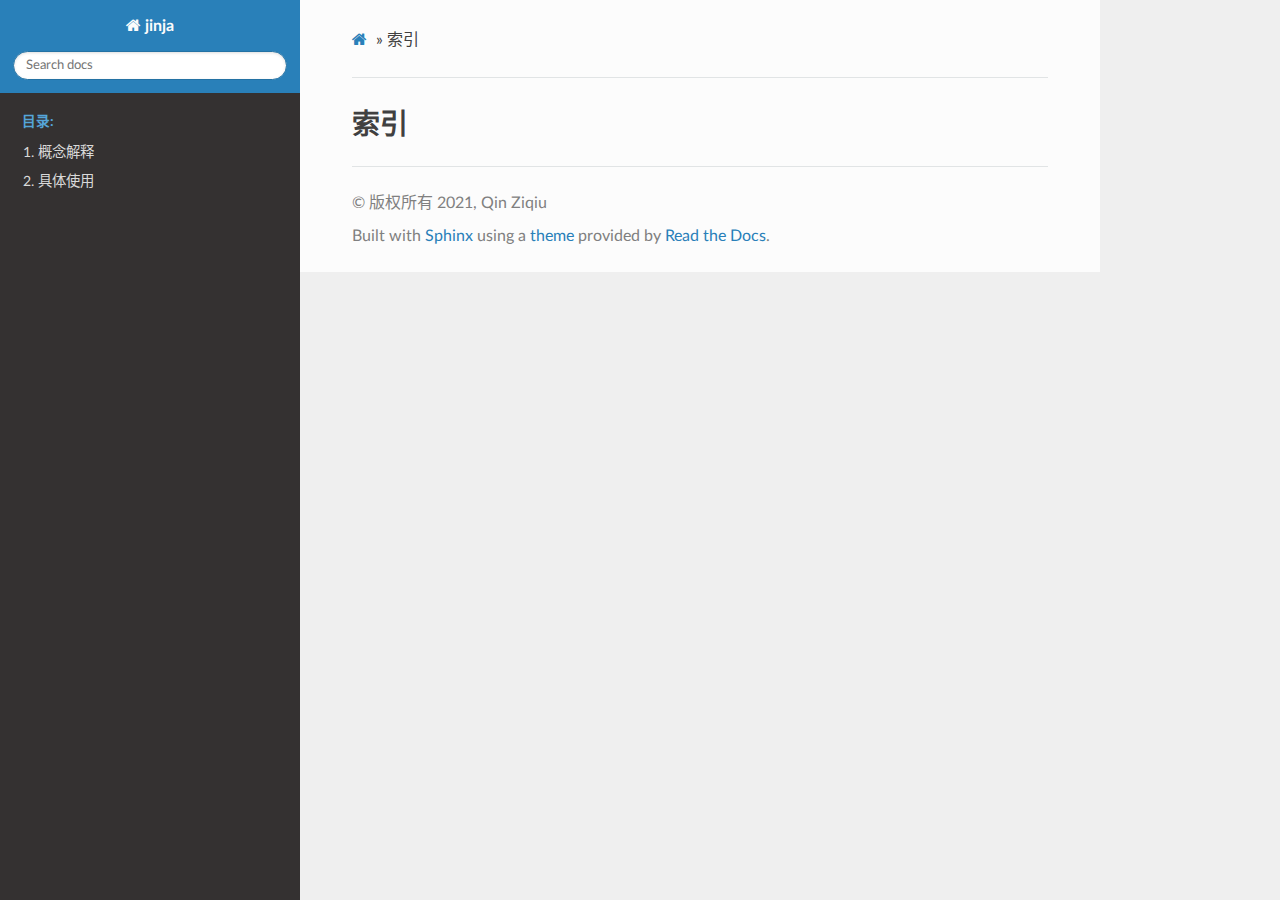
==== commit b47980f6: "修改中文标题" ====
--- a/genindex.html
+++ b/genindex.html
@@ -81,7 +81,7 @@
               
             
             
-              <p class="caption"><span class="caption-text">Contents:</span></p>
+              <p class="caption"><span class="caption-text">目录:</span></p>
 <ul>
 <li class="toctree-l1"><a class="reference internal" href="part1.html">1. 概念解释</a></li>
 <li class="toctree-l1"><a class="reference internal" href="part2.html">2. 具体使用</a></li>
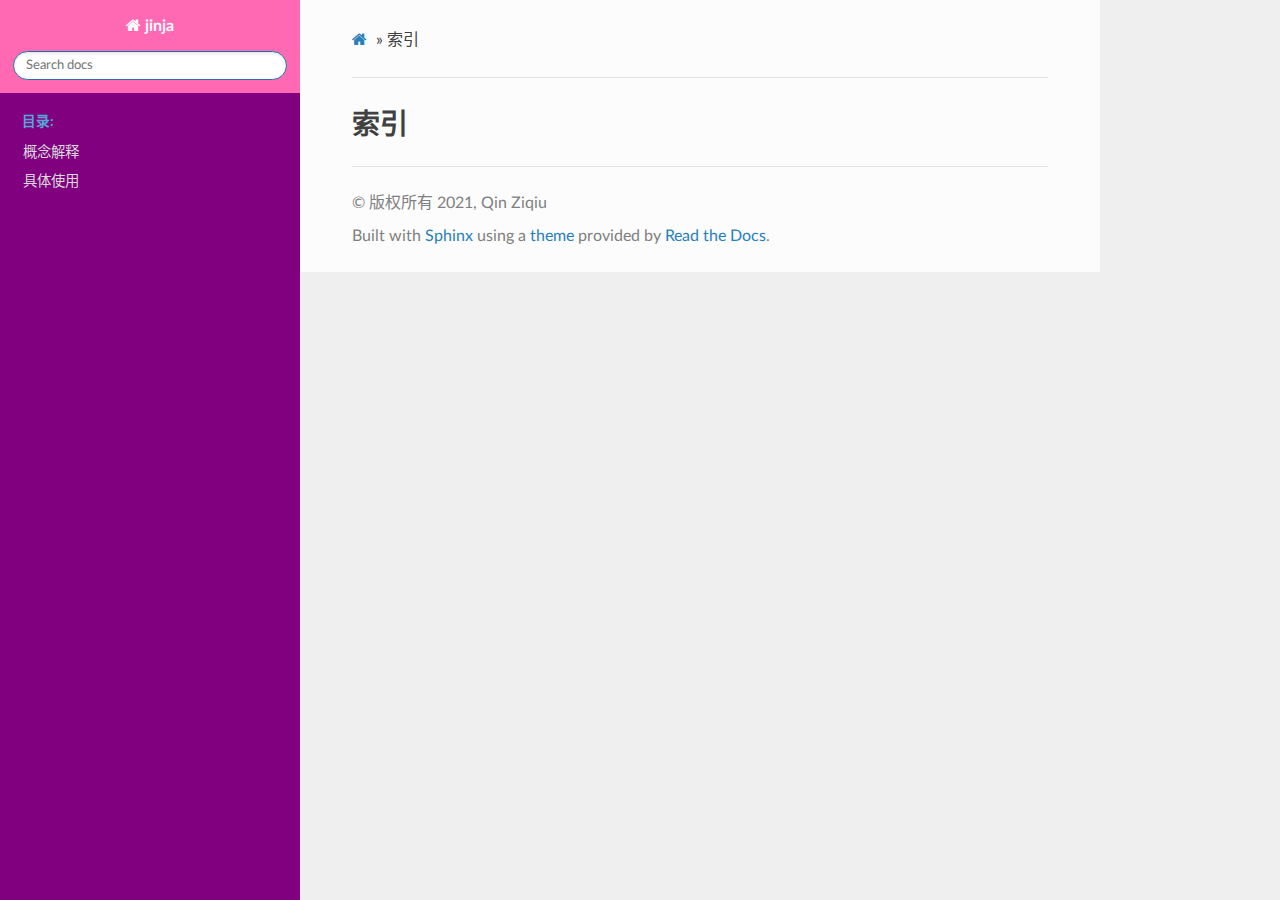
==== commit 9a3212cb: "改变颜色" ====
--- a/genindex.html
+++ b/genindex.html
@@ -83,8 +83,8 @@
             
               <p class="caption"><span class="caption-text">目录:</span></p>
 <ul>
-<li class="toctree-l1"><a class="reference internal" href="part1.html">1. 概念解释</a></li>
-<li class="toctree-l1"><a class="reference internal" href="part2.html">2. 具体使用</a></li>
+<li class="toctree-l1"><a class="reference internal" href="part1.html">概念解释</a></li>
+<li class="toctree-l1"><a class="reference internal" href="part2.html">具体使用</a></li>
 </ul>
 
             
@@ -199,7 +199,19 @@
   
   
     
-   
+    
+
+<style>
+/* Sidebar header (and topbar for mobile) */
+.wy-side-nav-search, .wy-nav-top {
+     background: hotpink;
+}
+/* Sidebar */
+.wy-nav-side {
+     background: purple;
+}
+</style>
+
 
 </body>
 </html>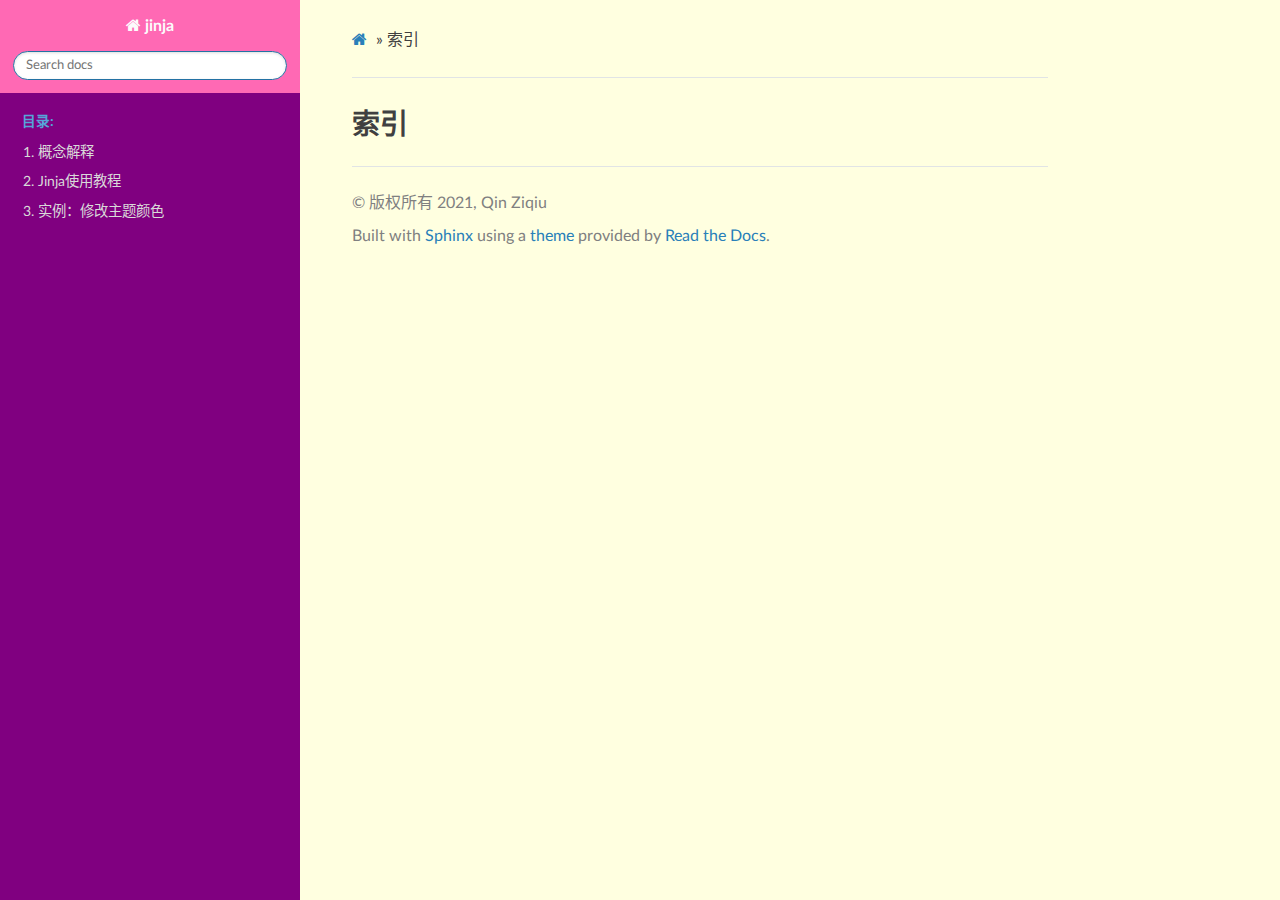
==== commit ad618c0b: "完成第三部分" ====
--- a/genindex.html
+++ b/genindex.html
@@ -83,8 +83,9 @@
             
               <p class="caption"><span class="caption-text">目录:</span></p>
 <ul>
-<li class="toctree-l1"><a class="reference internal" href="part1.html">概念解释</a></li>
-<li class="toctree-l1"><a class="reference internal" href="part2.html">具体使用</a></li>
+<li class="toctree-l1"><a class="reference internal" href="part1.html">1. 概念解释</a></li>
+<li class="toctree-l1"><a class="reference internal" href="part2.html">2. Jinja使用教程</a></li>
+<li class="toctree-l1"><a class="reference internal" href="part3.html">3. 实例：修改主题颜色</a></li>
 </ul>
 
             
@@ -210,6 +211,13 @@
 .wy-nav-side {
      background: purple;
 }
+.wy-nav-content, .wy-nav-content-wrap
+{
+     background: lightyellow;
+}
+.highlight{
+     background-color: beige;
+}
 </style>
 
 
